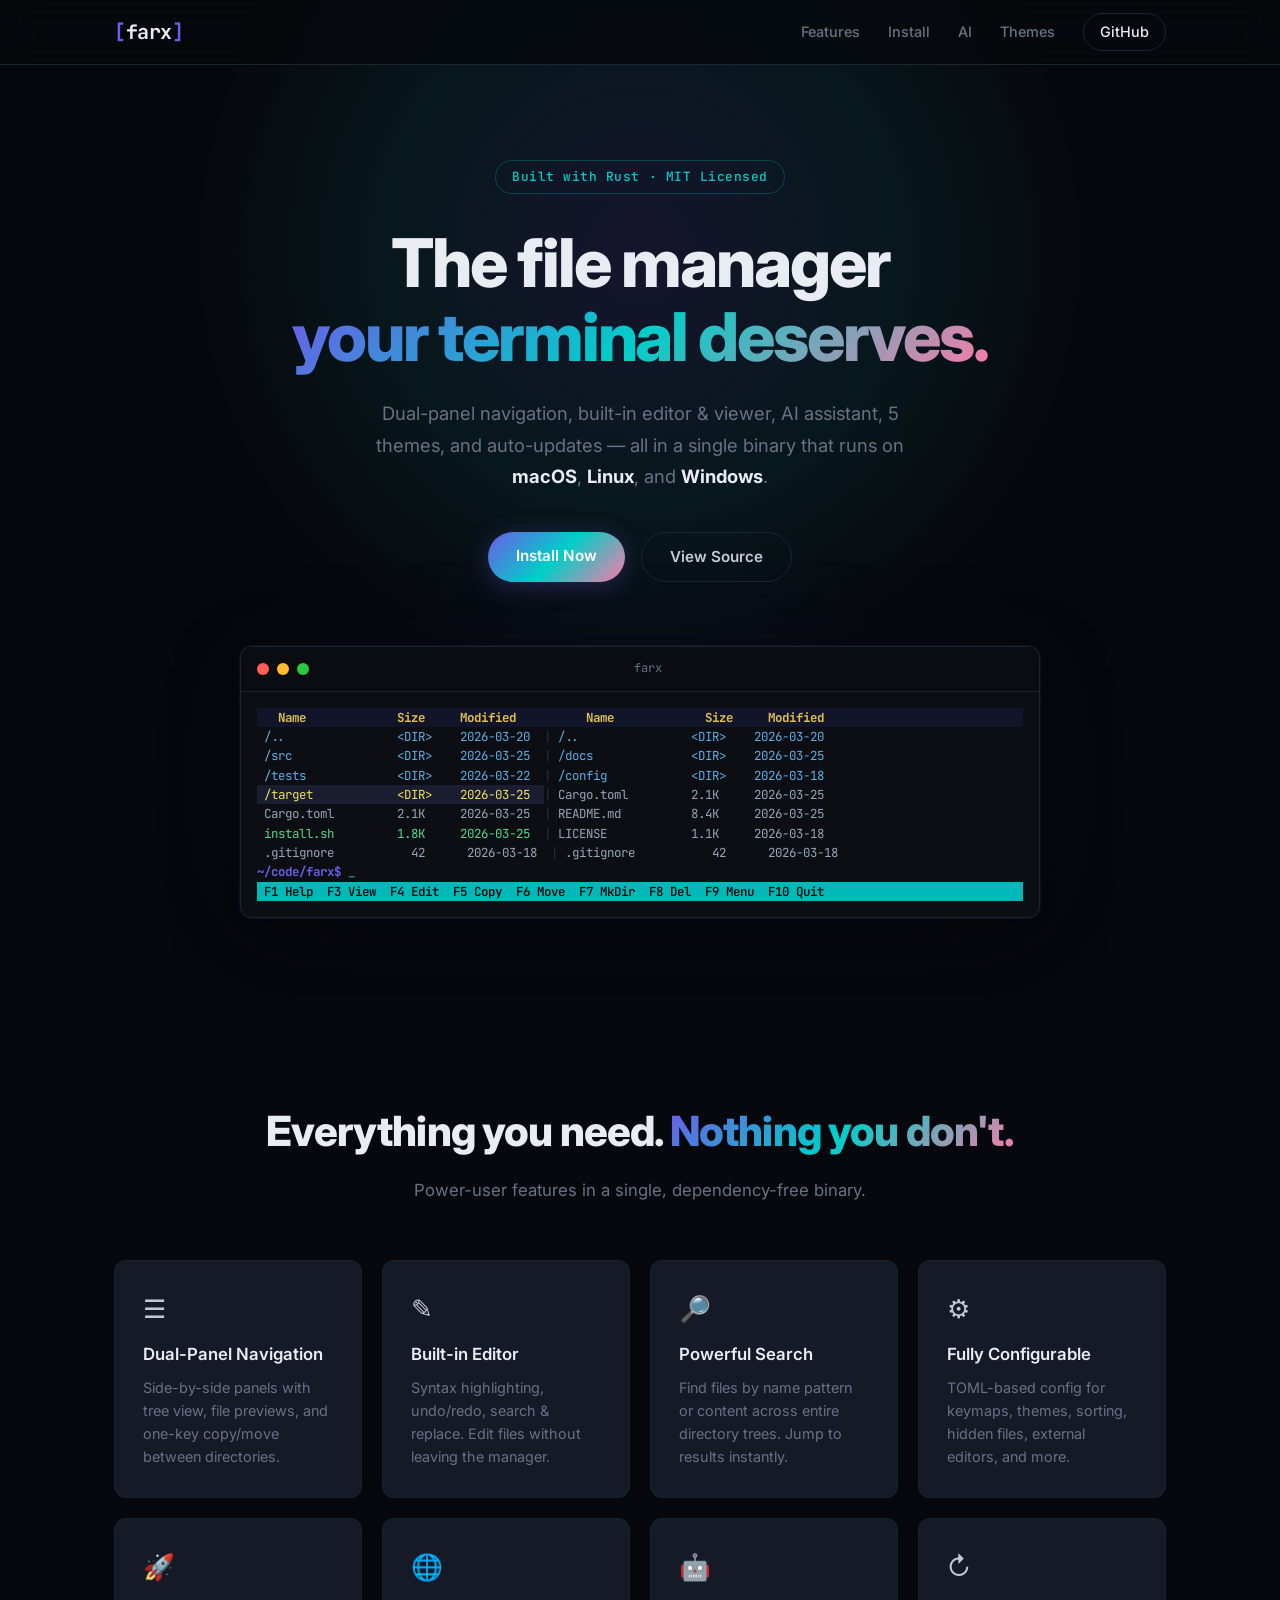
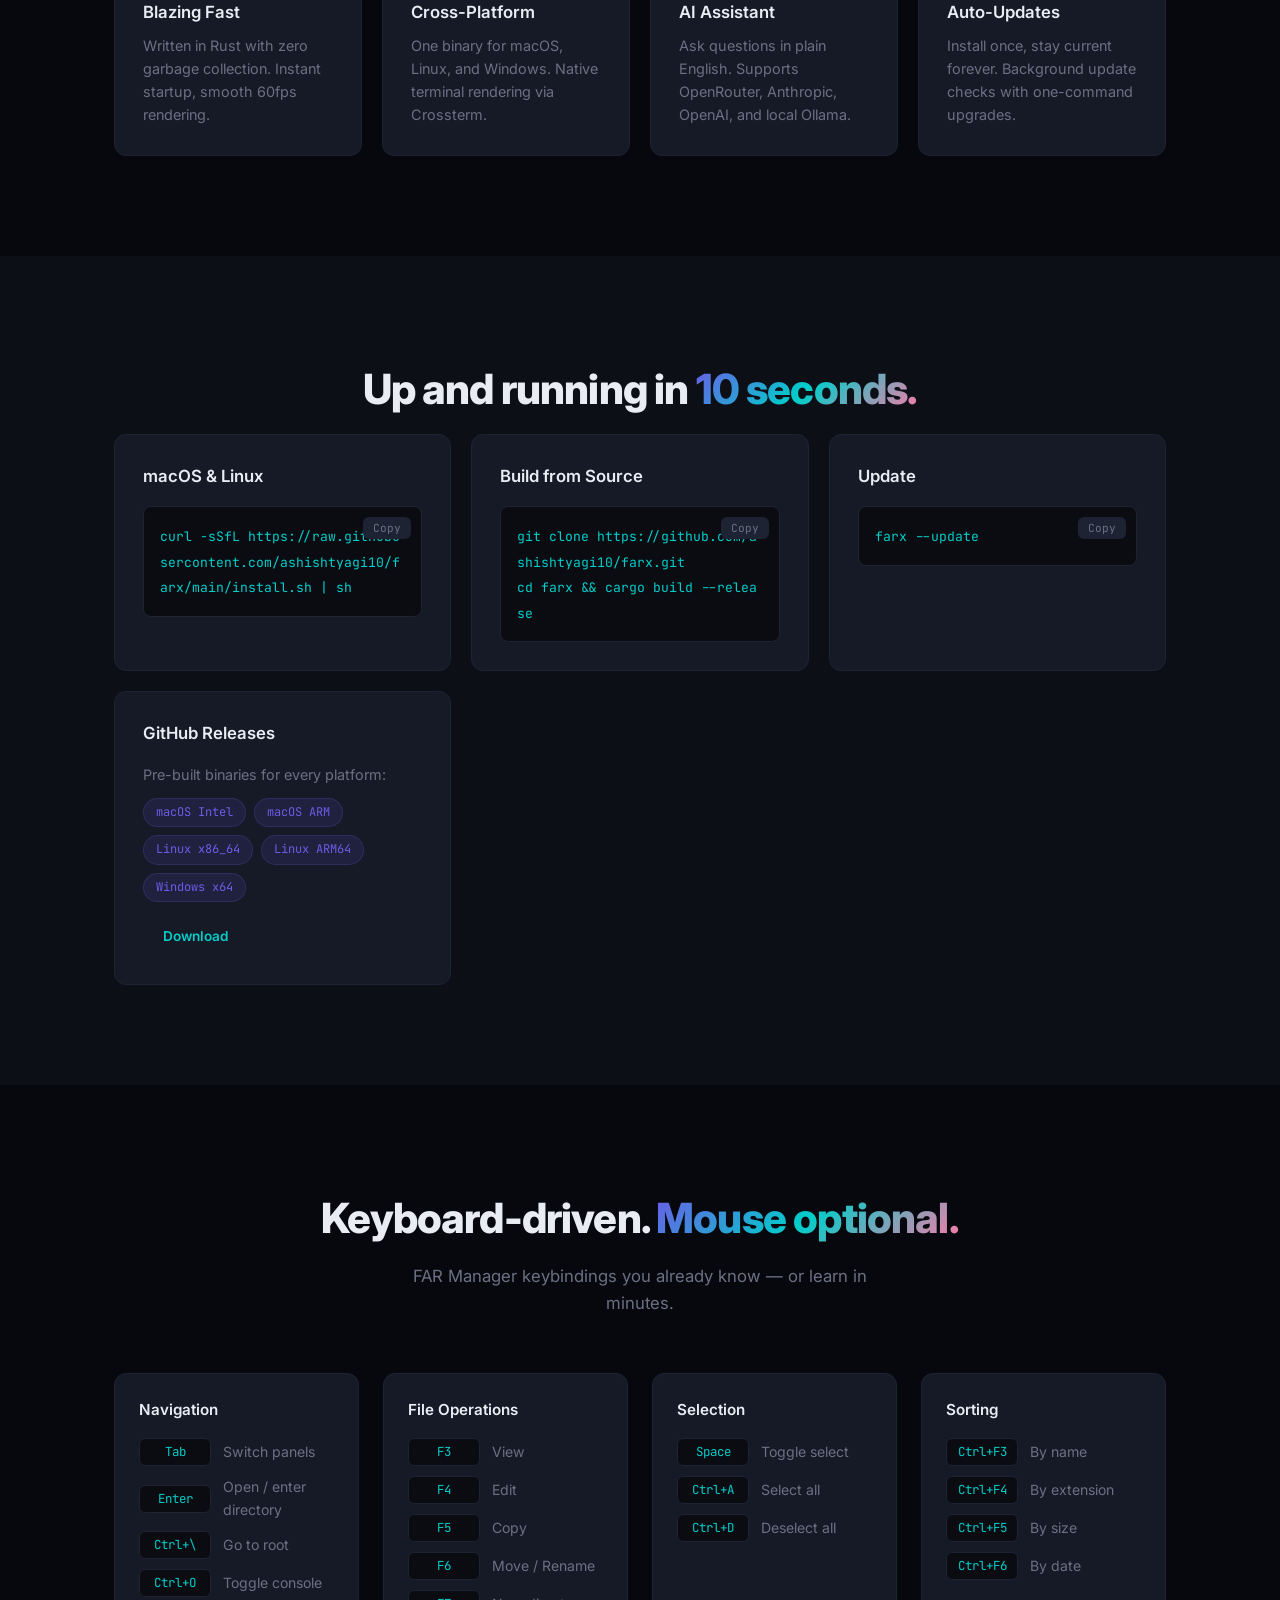
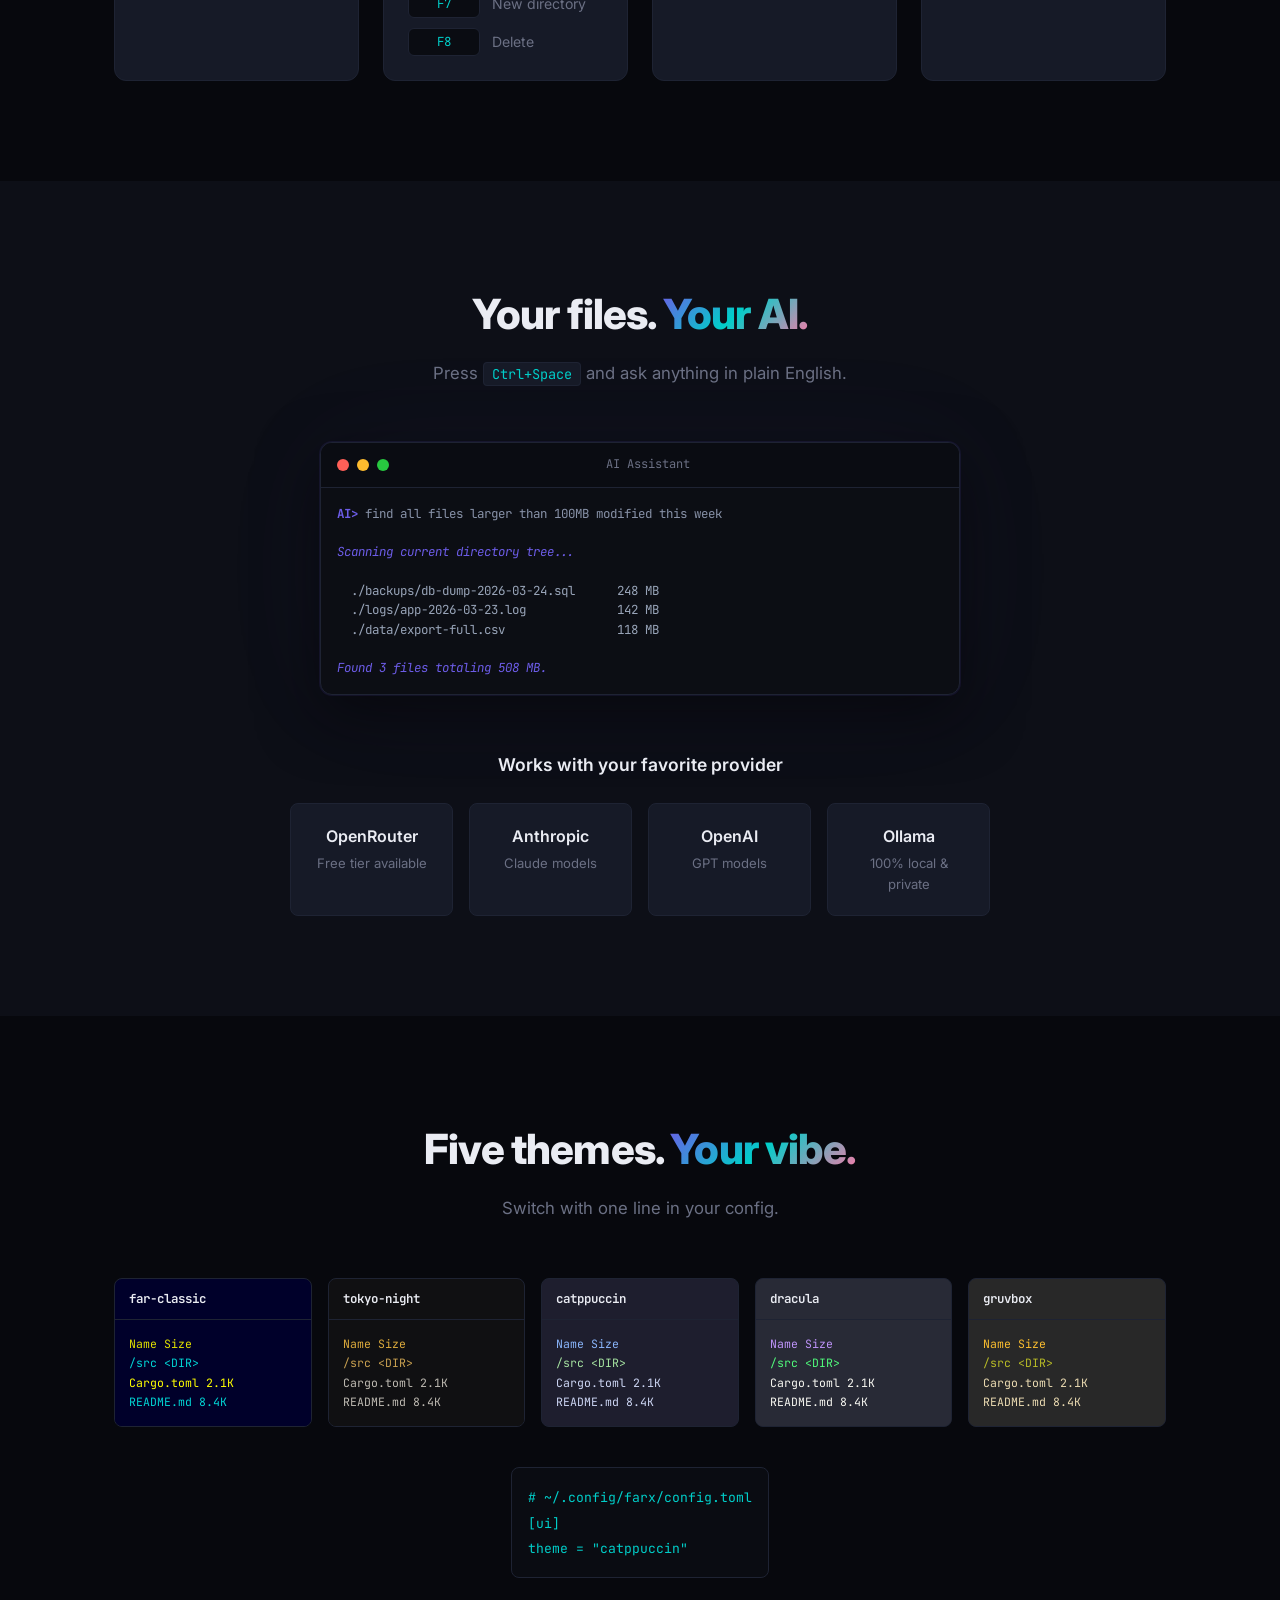
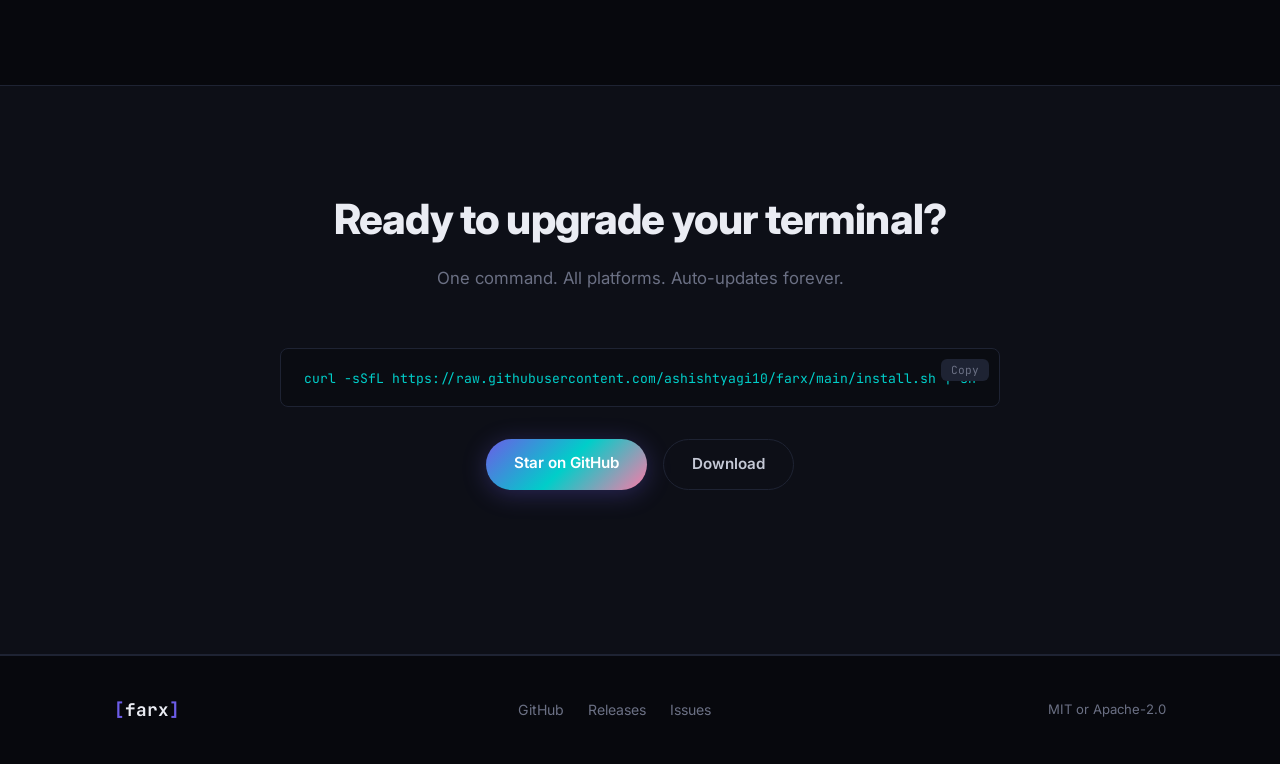
==== docs/index.html @ d98d6e8e "Add GitHub Pages marketing site with futuristic dark theme Single-page site with hero, features grid" ====
<!DOCTYPE html>
<html lang="en">
<head>
  <meta charset="UTF-8" />
  <meta name="viewport" content="width=device-width, initial-scale=1.0" />
  <title>Farx — Next-Gen Terminal File Manager</title>
  <meta name="description" content="A blazing-fast, cross-platform terminal file manager with dual panels, built-in editor, AI assistant, and beautiful themes. Built in Rust." />
  <meta property="og:title" content="Farx — Next-Gen Terminal File Manager" />
  <meta property="og:description" content="Dual-panel file manager with AI assistant. Built in Rust. Runs everywhere." />
  <meta property="og:type" content="website" />
  <meta property="og:url" content="https://ashishtyagi10.github.io/farx/" />
  <link rel="preconnect" href="https://fonts.googleapis.com" />
  <link rel="preconnect" href="https://fonts.gstatic.com" crossorigin />
  <link href="https://fonts.googleapis.com/css2?family=JetBrains+Mono:wght@400;500;700&family=Inter:wght@400;500;600;700;800&display=swap" rel="stylesheet" />
  <link rel="stylesheet" href="style.css" />
</head>
<body>

<!-- ==================== NAV ==================== -->
<nav class="nav">
  <div class="nav-inner">
    <a href="#" class="nav-logo">
      <span class="logo-bracket">[</span>farx<span class="logo-bracket">]</span>
    </a>
    <div class="nav-links">
      <a href="#features">Features</a>
      <a href="#install">Install</a>
      <a href="#ai">AI</a>
      <a href="#themes">Themes</a>
      <a href="https://github.com/ashishtyagi10/farx" target="_blank" class="nav-github">GitHub</a>
    </div>
  </div>
</nav>

<!-- ==================== HERO ==================== -->
<section class="hero">
  <div class="hero-glow"></div>
  <div class="hero-content">
    <div class="hero-badge">Built with Rust &middot; MIT Licensed</div>
    <h1 class="hero-title">
      The file manager<br/>
      <span class="gradient-text">your terminal deserves.</span>
    </h1>
    <p class="hero-sub">
      Dual-panel navigation, built-in editor &amp; viewer, AI assistant, 5 themes,
      and auto-updates &mdash; all in a single binary that runs on
      <strong>macOS</strong>, <strong>Linux</strong>, and <strong>Windows</strong>.
    </p>
    <div class="hero-actions">
      <a href="#install" class="btn btn-primary">Install Now</a>
      <a href="https://github.com/ashishtyagi10/farx" target="_blank" class="btn btn-ghost">View Source</a>
    </div>

    <!-- Terminal mockup -->
    <div class="terminal">
      <div class="terminal-bar">
        <span class="terminal-dot red"></span>
        <span class="terminal-dot yellow"></span>
        <span class="terminal-dot green"></span>
        <span class="terminal-title">farx</span>
      </div>
      <pre class="terminal-body"><span class="t-header">   Name             Size     Modified          Name             Size     Modified   </span>
<span class="t-dir"> /..                &lt;DIR&gt;    2026-03-20  </span><span class="t-sep">|</span><span class="t-dir"> /..                &lt;DIR&gt;    2026-03-20  </span>
<span class="t-dir"> /src               &lt;DIR&gt;    2026-03-25  </span><span class="t-sep">|</span><span class="t-dir"> /docs              &lt;DIR&gt;    2026-03-25  </span>
<span class="t-dir"> /tests             &lt;DIR&gt;    2026-03-22  </span><span class="t-sep">|</span><span class="t-dir"> /config            &lt;DIR&gt;    2026-03-18  </span>
<span class="t-sel"> /target            &lt;DIR&gt;    2026-03-25  </span><span class="t-sep">|</span><span class="t-file"> Cargo.toml         2.1K     2026-03-25  </span>
<span class="t-file"> Cargo.toml         2.1K     2026-03-25  </span><span class="t-sep">|</span><span class="t-file"> README.md          8.4K     2026-03-25  </span>
<span class="t-exec"> install.sh         1.8K     2026-03-25  </span><span class="t-sep">|</span><span class="t-file"> LICENSE            1.1K     2026-03-18  </span>
<span class="t-file"> .gitignore           42      2026-03-18  </span><span class="t-sep">|</span><span class="t-file"> .gitignore           42      2026-03-18  </span>
<span class="t-prompt">~/code/farx$</span> <span class="t-cursor">_</span>
<span class="t-fnbar"> F1 Help  F3 View  F4 Edit  F5 Copy  F6 Move  F7 MkDir  F8 Del  F9 Menu  F10 Quit </span></pre>
    </div>
  </div>
</section>

<!-- ==================== FEATURES ==================== -->
<section id="features" class="section">
  <div class="container">
    <h2 class="section-title">Everything you need. <span class="gradient-text">Nothing you don't.</span></h2>
    <p class="section-sub">Power-user features in a single, dependency-free binary.</p>

    <div class="features-grid">
      <div class="feature-card">
        <div class="feature-icon">&#9776;</div>
        <h3>Dual-Panel Navigation</h3>
        <p>Side-by-side panels with tree view, file previews, and one-key copy/move between directories.</p>
      </div>
      <div class="feature-card">
        <div class="feature-icon">&#9998;</div>
        <h3>Built-in Editor</h3>
        <p>Syntax highlighting, undo/redo, search &amp; replace. Edit files without leaving the manager.</p>
      </div>
      <div class="feature-card">
        <div class="feature-icon">&#128270;</div>
        <h3>Powerful Search</h3>
        <p>Find files by name pattern or content across entire directory trees. Jump to results instantly.</p>
      </div>
      <div class="feature-card">
        <div class="feature-icon">&#9881;</div>
        <h3>Fully Configurable</h3>
        <p>TOML-based config for keymaps, themes, sorting, hidden files, external editors, and more.</p>
      </div>
      <div class="feature-card">
        <div class="feature-icon">&#128640;</div>
        <h3>Blazing Fast</h3>
        <p>Written in Rust with zero garbage collection. Instant startup, smooth 60fps rendering.</p>
      </div>
      <div class="feature-card">
        <div class="feature-icon">&#127760;</div>
        <h3>Cross-Platform</h3>
        <p>One binary for macOS, Linux, and Windows. Native terminal rendering via Crossterm.</p>
      </div>
      <div class="feature-card">
        <div class="feature-icon">&#129302;</div>
        <h3>AI Assistant</h3>
        <p>Ask questions in plain English. Supports OpenRouter, Anthropic, OpenAI, and local Ollama.</p>
      </div>
      <div class="feature-card">
        <div class="feature-icon">&#8635;</div>
        <h3>Auto-Updates</h3>
        <p>Install once, stay current forever. Background update checks with one-command upgrades.</p>
      </div>
    </div>
  </div>
</section>

<!-- ==================== INSTALL ==================== -->
<section id="install" class="section section-dark">
  <div class="container">
    <h2 class="section-title">Up and running in <span class="gradient-text">10 seconds.</span></h2>

    <div class="install-grid">
      <div class="install-card">
        <h3>macOS &amp; Linux</h3>
        <div class="code-block">
          <button class="copy-btn" onclick="copyCode(this)">Copy</button>
          <code>curl -sSfL https://raw.githubusercontent.com/ashishtyagi10/farx/main/install.sh | sh</code>
        </div>
      </div>

      <div class="install-card">
        <h3>Build from Source</h3>
        <div class="code-block">
          <button class="copy-btn" onclick="copyCode(this)">Copy</button>
          <code>git clone https://github.com/ashishtyagi10/farx.git
cd farx &amp;&amp; cargo build --release</code>
        </div>
      </div>

      <div class="install-card">
        <h3>Update</h3>
        <div class="code-block">
          <button class="copy-btn" onclick="copyCode(this)">Copy</button>
          <code>farx --update</code>
        </div>
      </div>

      <div class="install-card">
        <h3>GitHub Releases</h3>
        <p class="install-desc">Pre-built binaries for every platform:</p>
        <div class="platform-tags">
          <span class="tag">macOS Intel</span>
          <span class="tag">macOS ARM</span>
          <span class="tag">Linux x86_64</span>
          <span class="tag">Linux ARM64</span>
          <span class="tag">Windows x64</span>
        </div>
        <a href="https://github.com/ashishtyagi10/farx/releases" target="_blank" class="btn btn-small">Download</a>
      </div>
    </div>
  </div>
</section>

<!-- ==================== KEYBINDINGS ==================== -->
<section class="section">
  <div class="container">
    <h2 class="section-title">Keyboard-driven. <span class="gradient-text">Mouse optional.</span></h2>
    <p class="section-sub">FAR Manager keybindings you already know — or learn in minutes.</p>

    <div class="keys-grid">
      <div class="key-group">
        <h4>Navigation</h4>
        <div class="key-row"><kbd>Tab</kbd> <span>Switch panels</span></div>
        <div class="key-row"><kbd>Enter</kbd> <span>Open / enter directory</span></div>
        <div class="key-row"><kbd>Ctrl+\</kbd> <span>Go to root</span></div>
        <div class="key-row"><kbd>Ctrl+O</kbd> <span>Toggle console</span></div>
      </div>
      <div class="key-group">
        <h4>File Operations</h4>
        <div class="key-row"><kbd>F3</kbd> <span>View</span></div>
        <div class="key-row"><kbd>F4</kbd> <span>Edit</span></div>
        <div class="key-row"><kbd>F5</kbd> <span>Copy</span></div>
        <div class="key-row"><kbd>F6</kbd> <span>Move / Rename</span></div>
        <div class="key-row"><kbd>F7</kbd> <span>New directory</span></div>
        <div class="key-row"><kbd>F8</kbd> <span>Delete</span></div>
      </div>
      <div class="key-group">
        <h4>Selection</h4>
        <div class="key-row"><kbd>Space</kbd> <span>Toggle select</span></div>
        <div class="key-row"><kbd>Ctrl+A</kbd> <span>Select all</span></div>
        <div class="key-row"><kbd>Ctrl+D</kbd> <span>Deselect all</span></div>
      </div>
      <div class="key-group">
        <h4>Sorting</h4>
        <div class="key-row"><kbd>Ctrl+F3</kbd> <span>By name</span></div>
        <div class="key-row"><kbd>Ctrl+F4</kbd> <span>By extension</span></div>
        <div class="key-row"><kbd>Ctrl+F5</kbd> <span>By size</span></div>
        <div class="key-row"><kbd>Ctrl+F6</kbd> <span>By date</span></div>
      </div>
    </div>
  </div>
</section>

<!-- ==================== AI ==================== -->
<section id="ai" class="section section-dark">
  <div class="container">
    <h2 class="section-title">Your files. <span class="gradient-text">Your AI.</span></h2>
    <p class="section-sub">Press <kbd>Ctrl+Space</kbd> and ask anything in plain English.</p>

    <div class="ai-demo">
      <div class="terminal terminal-small">
        <div class="terminal-bar">
          <span class="terminal-dot red"></span>
          <span class="terminal-dot yellow"></span>
          <span class="terminal-dot green"></span>
          <span class="terminal-title">AI Assistant</span>
        </div>
        <pre class="terminal-body"><span class="t-prompt">AI&gt;</span> find all files larger than 100MB modified this week

<span class="t-ai">Scanning current directory tree...</span>

<span class="t-file">  ./backups/db-dump-2026-03-24.sql      248 MB</span>
<span class="t-file">  ./logs/app-2026-03-23.log             142 MB</span>
<span class="t-file">  ./data/export-full.csv                118 MB</span>

<span class="t-ai">Found 3 files totaling 508 MB.</span></pre>
      </div>
    </div>

    <div class="ai-providers">
      <h3>Works with your favorite provider</h3>
      <div class="provider-grid">
        <div class="provider-card">
          <div class="provider-name">OpenRouter</div>
          <div class="provider-detail">Free tier available</div>
        </div>
        <div class="provider-card">
          <div class="provider-name">Anthropic</div>
          <div class="provider-detail">Claude models</div>
        </div>
        <div class="provider-card">
          <div class="provider-name">OpenAI</div>
          <div class="provider-detail">GPT models</div>
        </div>
        <div class="provider-card">
          <div class="provider-name">Ollama</div>
          <div class="provider-detail">100% local &amp; private</div>
        </div>
      </div>
    </div>
  </div>
</section>

<!-- ==================== THEMES ==================== -->
<section id="themes" class="section">
  <div class="container">
    <h2 class="section-title">Five themes. <span class="gradient-text">Your vibe.</span></h2>
    <p class="section-sub">Switch with one line in your config.</p>

    <div class="themes-grid">
      <div class="theme-card" style="--bg: #00002a; --fg: #00d4d4; --accent: #ffff00; --header: #e0e000;">
        <div class="theme-label">far-classic</div>
        <div class="theme-preview">
          <span style="color: var(--header);">Name          Size</span><br/>
          <span style="color: var(--fg);">/src         &lt;DIR&gt;</span><br/>
          <span style="color: var(--accent);">Cargo.toml   2.1K</span><br/>
          <span style="color: var(--fg);">README.md    8.4K</span>
        </div>
      </div>
      <div class="theme-card" style="--bg: #101012; --fg: #bebab2; --accent: #dcaa3c; --header: #dcaa3c;">
        <div class="theme-label">tokyo-night</div>
        <div class="theme-preview">
          <span style="color: var(--header);">Name          Size</span><br/>
          <span style="color: #c8a050;">/src         &lt;DIR&gt;</span><br/>
          <span style="color: var(--fg);">Cargo.toml   2.1K</span><br/>
          <span style="color: var(--fg);">README.md    8.4K</span>
        </div>
      </div>
      <div class="theme-card" style="--bg: #1e1e2e; --fg: #cdd6f4; --accent: #89b4fa; --header: #89b4fa;">
        <div class="theme-label">catppuccin</div>
        <div class="theme-preview">
          <span style="color: var(--header);">Name          Size</span><br/>
          <span style="color: #a6e3a1;">/src         &lt;DIR&gt;</span><br/>
          <span style="color: var(--fg);">Cargo.toml   2.1K</span><br/>
          <span style="color: var(--fg);">README.md    8.4K</span>
        </div>
      </div>
      <div class="theme-card" style="--bg: #282a36; --fg: #f8f8f2; --accent: #bd93f9; --header: #bd93f9;">
        <div class="theme-label">dracula</div>
        <div class="theme-preview">
          <span style="color: var(--header);">Name          Size</span><br/>
          <span style="color: #50fa7b;">/src         &lt;DIR&gt;</span><br/>
          <span style="color: var(--fg);">Cargo.toml   2.1K</span><br/>
          <span style="color: var(--fg);">README.md    8.4K</span>
        </div>
      </div>
      <div class="theme-card" style="--bg: #282828; --fg: #ebdbb2; --accent: #fabd2f; --header: #fabd2f;">
        <div class="theme-label">gruvbox</div>
        <div class="theme-preview">
          <span style="color: var(--header);">Name          Size</span><br/>
          <span style="color: #b8bb26;">/src         &lt;DIR&gt;</span><br/>
          <span style="color: var(--fg);">Cargo.toml   2.1K</span><br/>
          <span style="color: var(--fg);">README.md    8.4K</span>
        </div>
      </div>
    </div>

    <div class="theme-config">
      <div class="code-block">
        <code># ~/.config/farx/config.toml
[ui]
theme = "catppuccin"</code>
      </div>
    </div>
  </div>
</section>

<!-- ==================== CTA ==================== -->
<section class="section section-cta">
  <div class="container">
    <h2 class="section-title">Ready to upgrade your terminal?</h2>
    <p class="section-sub">One command. All platforms. Auto-updates forever.</p>
    <div class="cta-code">
      <div class="code-block code-block-large">
        <button class="copy-btn" onclick="copyCode(this)">Copy</button>
        <code>curl -sSfL https://raw.githubusercontent.com/ashishtyagi10/farx/main/install.sh | sh</code>
      </div>
    </div>
    <div class="hero-actions">
      <a href="https://github.com/ashishtyagi10/farx" target="_blank" class="btn btn-primary">Star on GitHub</a>
      <a href="https://github.com/ashishtyagi10/farx/releases" target="_blank" class="btn btn-ghost">Download</a>
    </div>
  </div>
</section>

<!-- ==================== FOOTER ==================== -->
<footer class="footer">
  <div class="container footer-inner">
    <div class="footer-logo">
      <span class="logo-bracket">[</span>farx<span class="logo-bracket">]</span>
    </div>
    <div class="footer-links">
      <a href="https://github.com/ashishtyagi10/farx" target="_blank">GitHub</a>
      <a href="https://github.com/ashishtyagi10/farx/releases" target="_blank">Releases</a>
      <a href="https://github.com/ashishtyagi10/farx/issues" target="_blank">Issues</a>
    </div>
    <div class="footer-copy">MIT or Apache-2.0</div>
  </div>
</footer>

<script>
function copyCode(btn) {
  const code = btn.parentElement.querySelector('code');
  const text = code.innerText.replace(/&amp;/g, '&');
  navigator.clipboard.writeText(text).then(() => {
    btn.textContent = 'Copied!';
    setTimeout(() => btn.textContent = 'Copy', 2000);
  });
}
</script>

</body>
</html>
---- docs/style.css ----
/* ===== RESET & BASE ===== */
*, *::before, *::after { margin: 0; padding: 0; box-sizing: border-box; }

:root {
  --bg:       #07080d;
  --bg-2:     #0d0f17;
  --bg-3:     #12151f;
  --surface:  #161a27;
  --border:   #1e2333;
  --text:     #c5c9d6;
  --text-dim: #6b7084;
  --white:    #eaecf3;
  --accent-1: #6c5ce7;
  --accent-2: #00cec9;
  --accent-3: #fd79a8;
  --gradient: linear-gradient(135deg, #6c5ce7 0%, #00cec9 50%, #fd79a8 100%);
  --font:     'Inter', -apple-system, BlinkMacSystemFont, sans-serif;
  --mono:     'JetBrains Mono', 'Fira Code', monospace;
  --radius:   12px;
  --radius-sm: 8px;
}

html { scroll-behavior: smooth; }

body {
  font-family: var(--font);
  background: var(--bg);
  color: var(--text);
  line-height: 1.6;
  overflow-x: hidden;
  -webkit-font-smoothing: antialiased;
}

a { color: var(--accent-2); text-decoration: none; transition: opacity .2s; }
a:hover { opacity: .8; }

strong { color: var(--white); }

.container { max-width: 1100px; margin: 0 auto; padding: 0 24px; }

/* ===== NAV ===== */
.nav {
  position: fixed; top: 0; left: 0; right: 0; z-index: 100;
  background: rgba(7, 8, 13, .75);
  backdrop-filter: blur(20px);
  border-bottom: 1px solid var(--border);
}
.nav-inner {
  max-width: 1100px; margin: 0 auto; padding: 0 24px;
  display: flex; align-items: center; justify-content: space-between;
  height: 64px;
}
.nav-logo {
  font-family: var(--mono); font-weight: 700; font-size: 1.25rem;
  color: var(--white); letter-spacing: -0.02em;
}
.logo-bracket { color: var(--accent-1); }
.nav-links { display: flex; gap: 28px; align-items: center; }
.nav-links a { color: var(--text-dim); font-size: .9rem; font-weight: 500; transition: color .2s; }
.nav-links a:hover { color: var(--white); opacity: 1; }
.nav-github {
  padding: 6px 16px; border: 1px solid var(--border); border-radius: 999px;
  color: var(--white) !important; font-size: .85rem;
}
.nav-github:hover { border-color: var(--accent-1); }

/* ===== HERO ===== */
.hero {
  position: relative;
  padding: 160px 24px 80px;
  text-align: center;
  overflow: hidden;
}
.hero-glow {
  position: absolute; top: -200px; left: 50%; transform: translateX(-50%);
  width: 900px; height: 900px;
  background: radial-gradient(ellipse, rgba(108,92,231,.15) 0%, rgba(0,206,201,.08) 40%, transparent 70%);
  pointer-events: none;
}
.hero-content { position: relative; max-width: 800px; margin: 0 auto; }
.hero-badge {
  display: inline-block;
  font-family: var(--mono); font-size: .8rem; font-weight: 500;
  color: var(--accent-2); letter-spacing: .04em;
  padding: 6px 16px; border: 1px solid rgba(0,206,201,.25); border-radius: 999px;
  margin-bottom: 32px;
}
.hero-title {
  font-size: clamp(2.5rem, 6vw, 4.2rem);
  font-weight: 800; line-height: 1.1;
  color: var(--white);
  margin-bottom: 24px;
  letter-spacing: -0.03em;
}
.gradient-text {
  background: var(--gradient); -webkit-background-clip: text; -webkit-text-fill-color: transparent;
  background-clip: text;
}
.hero-sub {
  font-size: 1.15rem; color: var(--text-dim); max-width: 560px; margin: 0 auto 40px;
  line-height: 1.7;
}
.hero-actions { display: flex; gap: 16px; justify-content: center; flex-wrap: wrap; margin-bottom: 64px; }

/* ===== BUTTONS ===== */
.btn {
  display: inline-block; padding: 12px 28px; border-radius: 999px;
  font-weight: 600; font-size: .95rem; transition: all .25s;
  cursor: pointer; border: none;
}
.btn-primary {
  background: var(--gradient); color: #fff;
  box-shadow: 0 4px 24px rgba(108,92,231,.3);
}
.btn-primary:hover { transform: translateY(-2px); box-shadow: 0 8px 32px rgba(108,92,231,.4); opacity: 1; }
.btn-ghost {
  background: transparent; color: var(--text);
  border: 1px solid var(--border);
}
.btn-ghost:hover { border-color: var(--accent-2); color: var(--white); opacity: 1; }
.btn-small { padding: 8px 20px; font-size: .85rem; }

/* ===== TERMINAL MOCKUP ===== */
.terminal {
  background: #0c0e14;
  border: 1px solid var(--border);
  border-radius: var(--radius);
  overflow: hidden;
  text-align: left;
  max-width: 820px;
  margin: 0 auto;
  box-shadow:
    0 0 0 1px rgba(108,92,231,.1),
    0 20px 60px rgba(0,0,0,.5),
    0 0 120px rgba(108,92,231,.05);
}
.terminal-small { max-width: 640px; }
.terminal-bar {
  display: flex; align-items: center; gap: 8px;
  padding: 12px 16px;
  background: #0a0c12;
  border-bottom: 1px solid var(--border);
}
.terminal-dot { width: 12px; height: 12px; border-radius: 50%; }
.terminal-dot.red { background: #ff5f57; }
.terminal-dot.yellow { background: #febc2e; }
.terminal-dot.green { background: #28c840; }
.terminal-title {
  flex: 1; text-align: center;
  font-family: var(--mono); font-size: .75rem; color: var(--text-dim);
  margin-right: 44px;
}
.terminal-body {
  font-family: var(--mono); font-size: .78rem; line-height: 1.55;
  padding: 16px; color: #8892a8; overflow-x: auto;
}

/* Terminal syntax colors */
.t-header { color: #e0c050; font-weight: 700; background: #12152a; display: inline-block; width: 100%; }
.t-dir    { color: #5dade2; }
.t-file   { color: #98a4b8; }
.t-exec   { color: #58d68d; }
.t-sel    { color: #f0e060; background: #1a1d30; display: inline-block; }
.t-sep    { color: #2a2e42; }
.t-prompt { color: #6c5ce7; font-weight: 700; }
.t-cursor { color: #00cec9; animation: blink 1s step-end infinite; }
.t-fnbar  { color: #000; background: #00b8b8; display: inline-block; width: 100%; font-weight: 500; }
.t-ai     { color: #6c5ce7; font-style: italic; }

@keyframes blink { 50% { opacity: 0; } }

/* ===== SECTIONS ===== */
.section { padding: 100px 24px; }
.section-dark { background: var(--bg-2); }
.section-title {
  font-size: clamp(1.8rem, 4vw, 2.6rem);
  font-weight: 800; color: var(--white);
  text-align: center; margin-bottom: 12px;
  letter-spacing: -0.02em;
}
.section-sub {
  text-align: center; color: var(--text-dim);
  font-size: 1.05rem; margin-bottom: 56px; max-width: 500px; margin-left: auto; margin-right: auto;
}
.section-sub kbd {
  background: var(--surface); border: 1px solid var(--border); border-radius: 4px;
  padding: 2px 8px; font-family: var(--mono); font-size: .85rem; color: var(--accent-2);
}

/* ===== FEATURES GRID ===== */
.features-grid {
  display: grid; grid-template-columns: repeat(auto-fit, minmax(240px, 1fr));
  gap: 20px;
}
.feature-card {
  background: var(--surface);
  border: 1px solid var(--border);
  border-radius: var(--radius);
  padding: 28px;
  transition: border-color .3s, transform .3s;
}
.feature-card:hover { border-color: var(--accent-1); transform: translateY(-4px); }
.feature-icon { font-size: 1.6rem; margin-bottom: 12px; }
.feature-card h3 { font-size: 1.05rem; color: var(--white); margin-bottom: 8px; font-weight: 600; }
.feature-card p { font-size: .9rem; color: var(--text-dim); line-height: 1.6; }

/* ===== INSTALL GRID ===== */
.install-grid {
  display: grid; grid-template-columns: repeat(auto-fit, minmax(260px, 1fr));
  gap: 20px;
}
.install-card {
  background: var(--surface);
  border: 1px solid var(--border);
  border-radius: var(--radius);
  padding: 28px;
}
.install-card h3 { font-size: 1.05rem; color: var(--white); margin-bottom: 16px; font-weight: 600; }
.install-desc { font-size: .9rem; color: var(--text-dim); margin-bottom: 12px; }

.code-block {
  position: relative;
  background: #0a0c12; border: 1px solid var(--border); border-radius: var(--radius-sm);
  padding: 16px; overflow-x: auto;
}
.code-block code {
  font-family: var(--mono); font-size: .82rem; color: var(--accent-2);
  line-height: 1.7; white-space: pre-wrap; word-break: break-all;
}
.code-block-large { max-width: 720px; margin: 0 auto; }
.copy-btn {
  position: absolute; top: 10px; right: 10px;
  background: var(--border); border: none; border-radius: 6px;
  color: var(--text-dim); font-family: var(--mono); font-size: .7rem;
  padding: 4px 10px; cursor: pointer; transition: all .2s;
}
.copy-btn:hover { background: var(--accent-1); color: #fff; }

.platform-tags { display: flex; flex-wrap: wrap; gap: 8px; margin-bottom: 16px; }
.tag {
  font-family: var(--mono); font-size: .75rem;
  padding: 4px 12px; border-radius: 999px;
  background: rgba(108,92,231,.12); color: var(--accent-1); border: 1px solid rgba(108,92,231,.2);
}

/* ===== KEYBINDINGS ===== */
.keys-grid {
  display: grid; grid-template-columns: repeat(auto-fit, minmax(220px, 1fr));
  gap: 24px;
}
.key-group {
  background: var(--surface);
  border: 1px solid var(--border);
  border-radius: var(--radius);
  padding: 24px;
}
.key-group h4 { color: var(--white); font-size: .95rem; margin-bottom: 16px; font-weight: 600; }
.key-row { display: flex; align-items: center; gap: 12px; margin-bottom: 10px; }
.key-row:last-child { margin-bottom: 0; }
.key-row kbd {
  font-family: var(--mono); font-size: .78rem;
  background: #0a0c12; border: 1px solid var(--border); border-radius: 6px;
  padding: 3px 10px; color: var(--accent-2); min-width: 72px; text-align: center;
  white-space: nowrap;
}
.key-row span { font-size: .88rem; color: var(--text-dim); }

/* ===== AI SECTION ===== */
.ai-demo { margin-bottom: 56px; }
.ai-providers { text-align: center; }
.ai-providers h3 { font-size: 1.1rem; color: var(--white); margin-bottom: 24px; font-weight: 600; }
.provider-grid {
  display: grid; grid-template-columns: repeat(auto-fit, minmax(160px, 1fr));
  gap: 16px; max-width: 700px; margin: 0 auto;
}
.provider-card {
  background: var(--surface); border: 1px solid var(--border);
  border-radius: var(--radius-sm); padding: 20px; text-align: center;
  transition: border-color .3s;
}
.provider-card:hover { border-color: var(--accent-2); }
.provider-name { font-weight: 600; color: var(--white); margin-bottom: 4px; }
.provider-detail { font-size: .82rem; color: var(--text-dim); }

/* ===== THEMES ===== */
.themes-grid {
  display: grid; grid-template-columns: repeat(auto-fit, minmax(180px, 1fr));
  gap: 16px; margin-bottom: 40px;
}
.theme-card {
  background: var(--bg); border-radius: var(--radius-sm); overflow: hidden;
  border: 1px solid var(--border); transition: border-color .3s, transform .3s;
}
.theme-card:hover { border-color: var(--accent-1); transform: translateY(-4px); }
.theme-label {
  font-family: var(--mono); font-size: .78rem; font-weight: 600;
  padding: 10px 14px; color: var(--white);
  border-bottom: 1px solid var(--border);
}
.theme-preview {
  font-family: var(--mono); font-size: .72rem; line-height: 1.7;
  padding: 14px;
  background: var(--bg); min-height: 90px;
}
.theme-config { text-align: center; }
.theme-config .code-block { display: inline-block; text-align: left; }

/* ===== CTA ===== */
.section-cta {
  background: var(--bg-2);
  border-top: 1px solid var(--border);
  border-bottom: 1px solid var(--border);
  text-align: center;
}
.cta-code { margin-bottom: 32px; }

/* ===== FOOTER ===== */
.footer {
  padding: 40px 24px;
  border-top: 1px solid var(--border);
}
.footer-inner {
  display: flex; align-items: center; justify-content: space-between; flex-wrap: wrap; gap: 16px;
}
.footer-logo { font-family: var(--mono); font-weight: 700; font-size: 1.1rem; color: var(--white); }
.footer-links { display: flex; gap: 24px; }
.footer-links a { color: var(--text-dim); font-size: .88rem; }
.footer-links a:hover { color: var(--white); }
.footer-copy { color: var(--text-dim); font-size: .82rem; }

/* ===== RESPONSIVE ===== */
@media (max-width: 640px) {
  .nav-links a:not(.nav-github) { display: none; }
  .hero { padding: 120px 16px 60px; }
  .section { padding: 64px 16px; }
  .terminal-body { font-size: .65rem; padding: 12px; }
  .features-grid, .install-grid, .keys-grid, .provider-grid, .themes-grid {
    grid-template-columns: 1fr;
  }
  .footer-inner { flex-direction: column; text-align: center; }
}
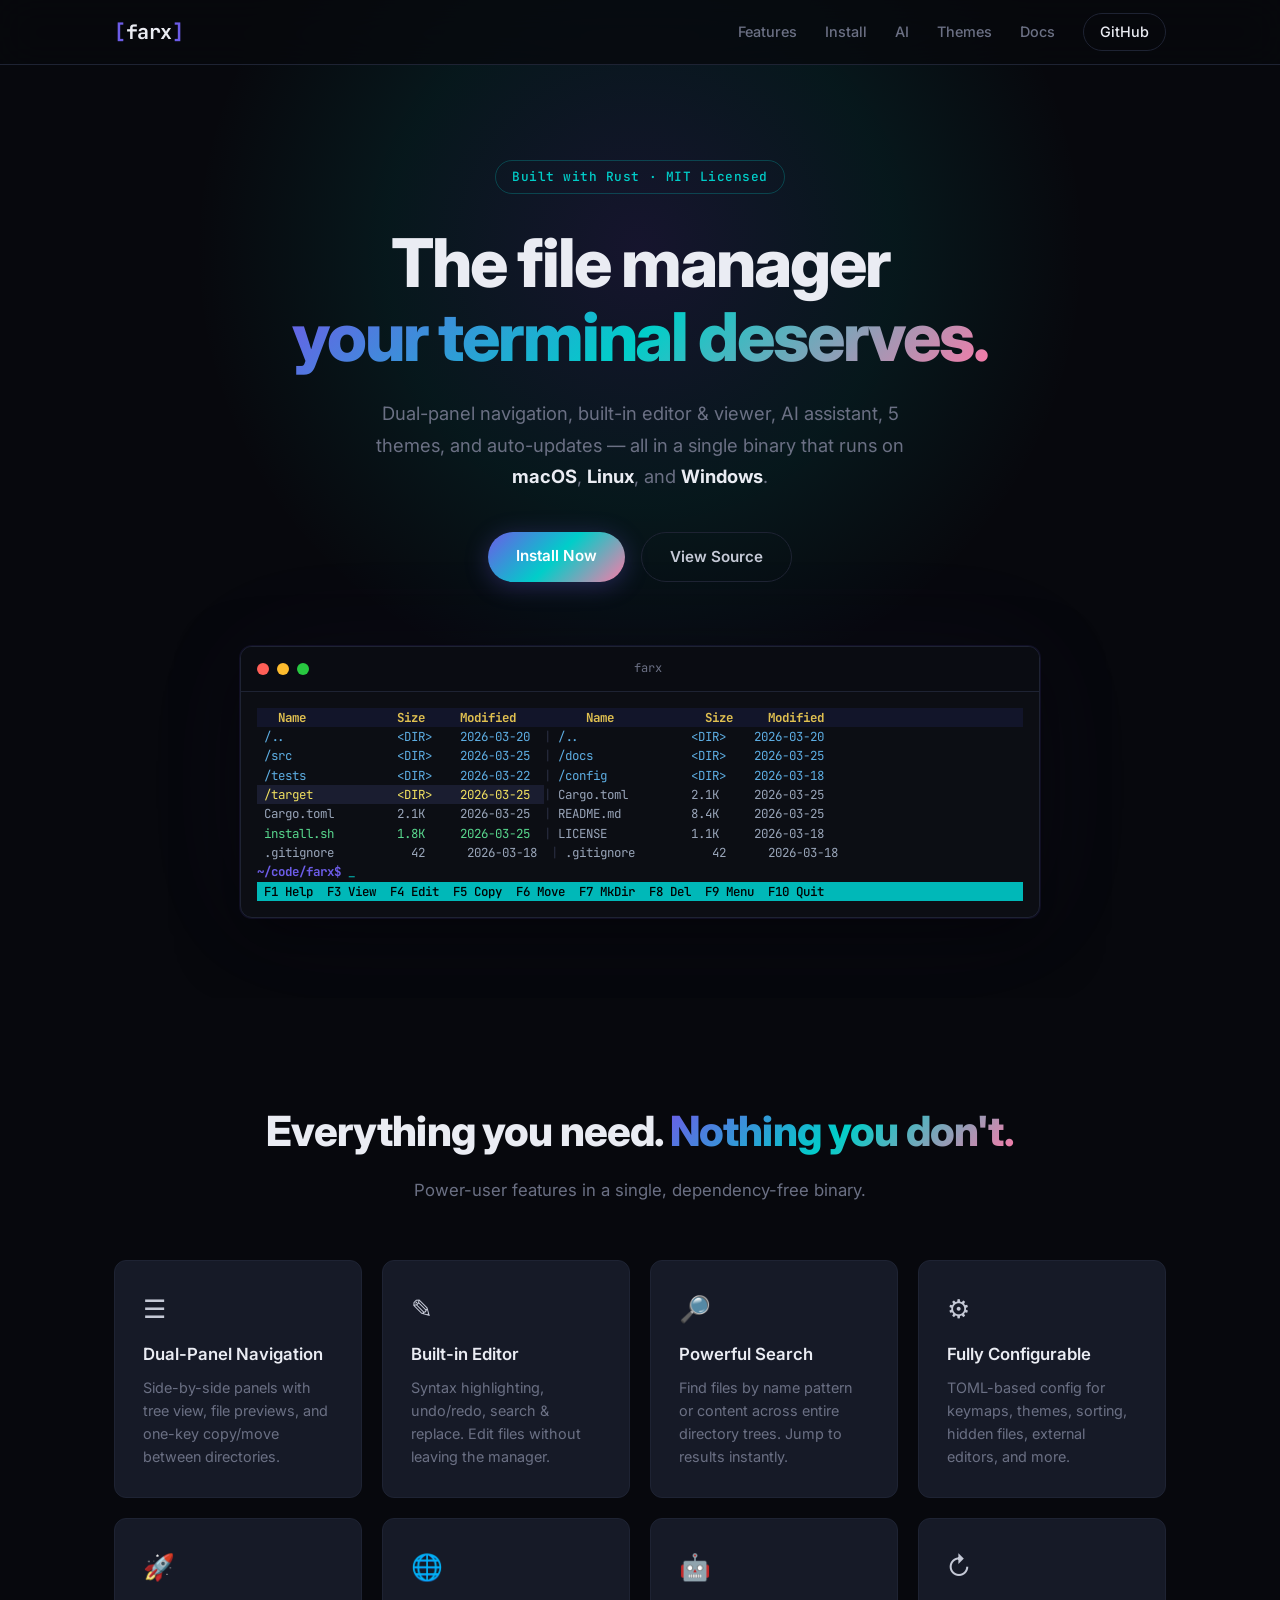
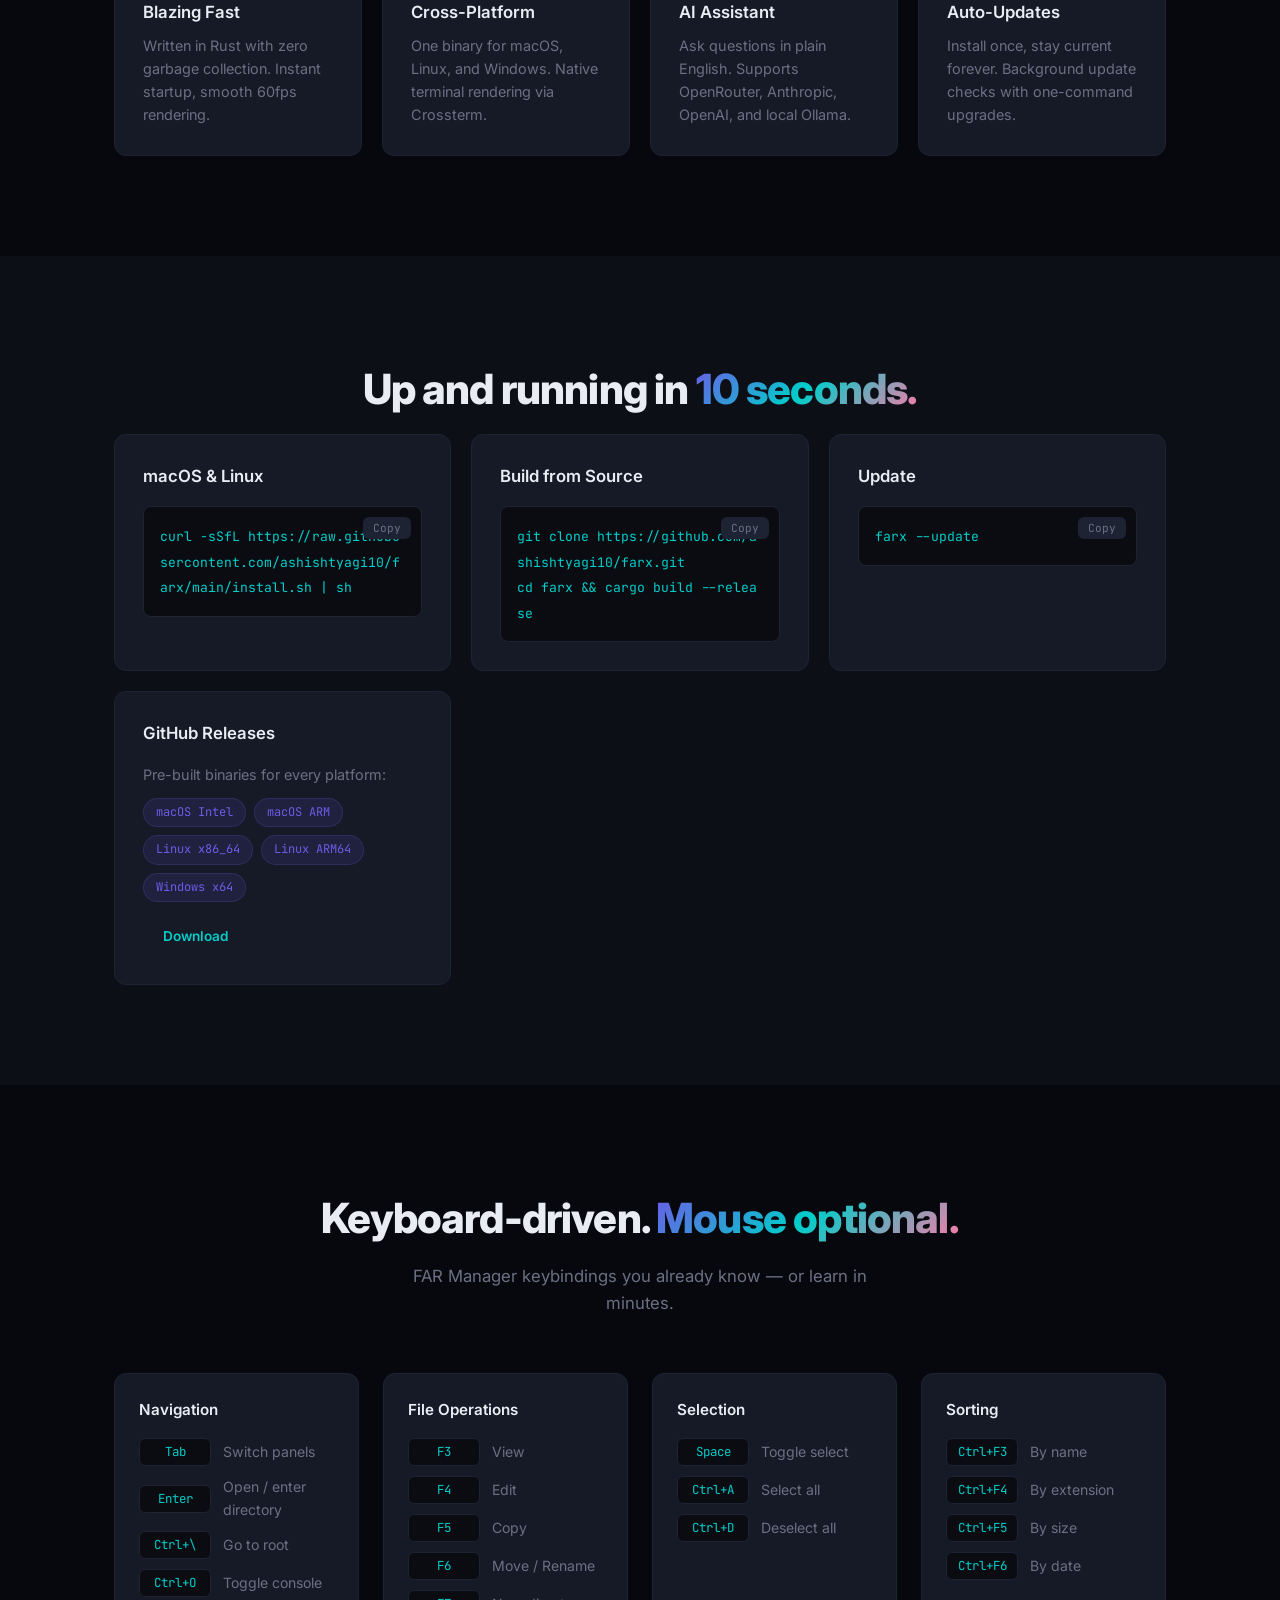
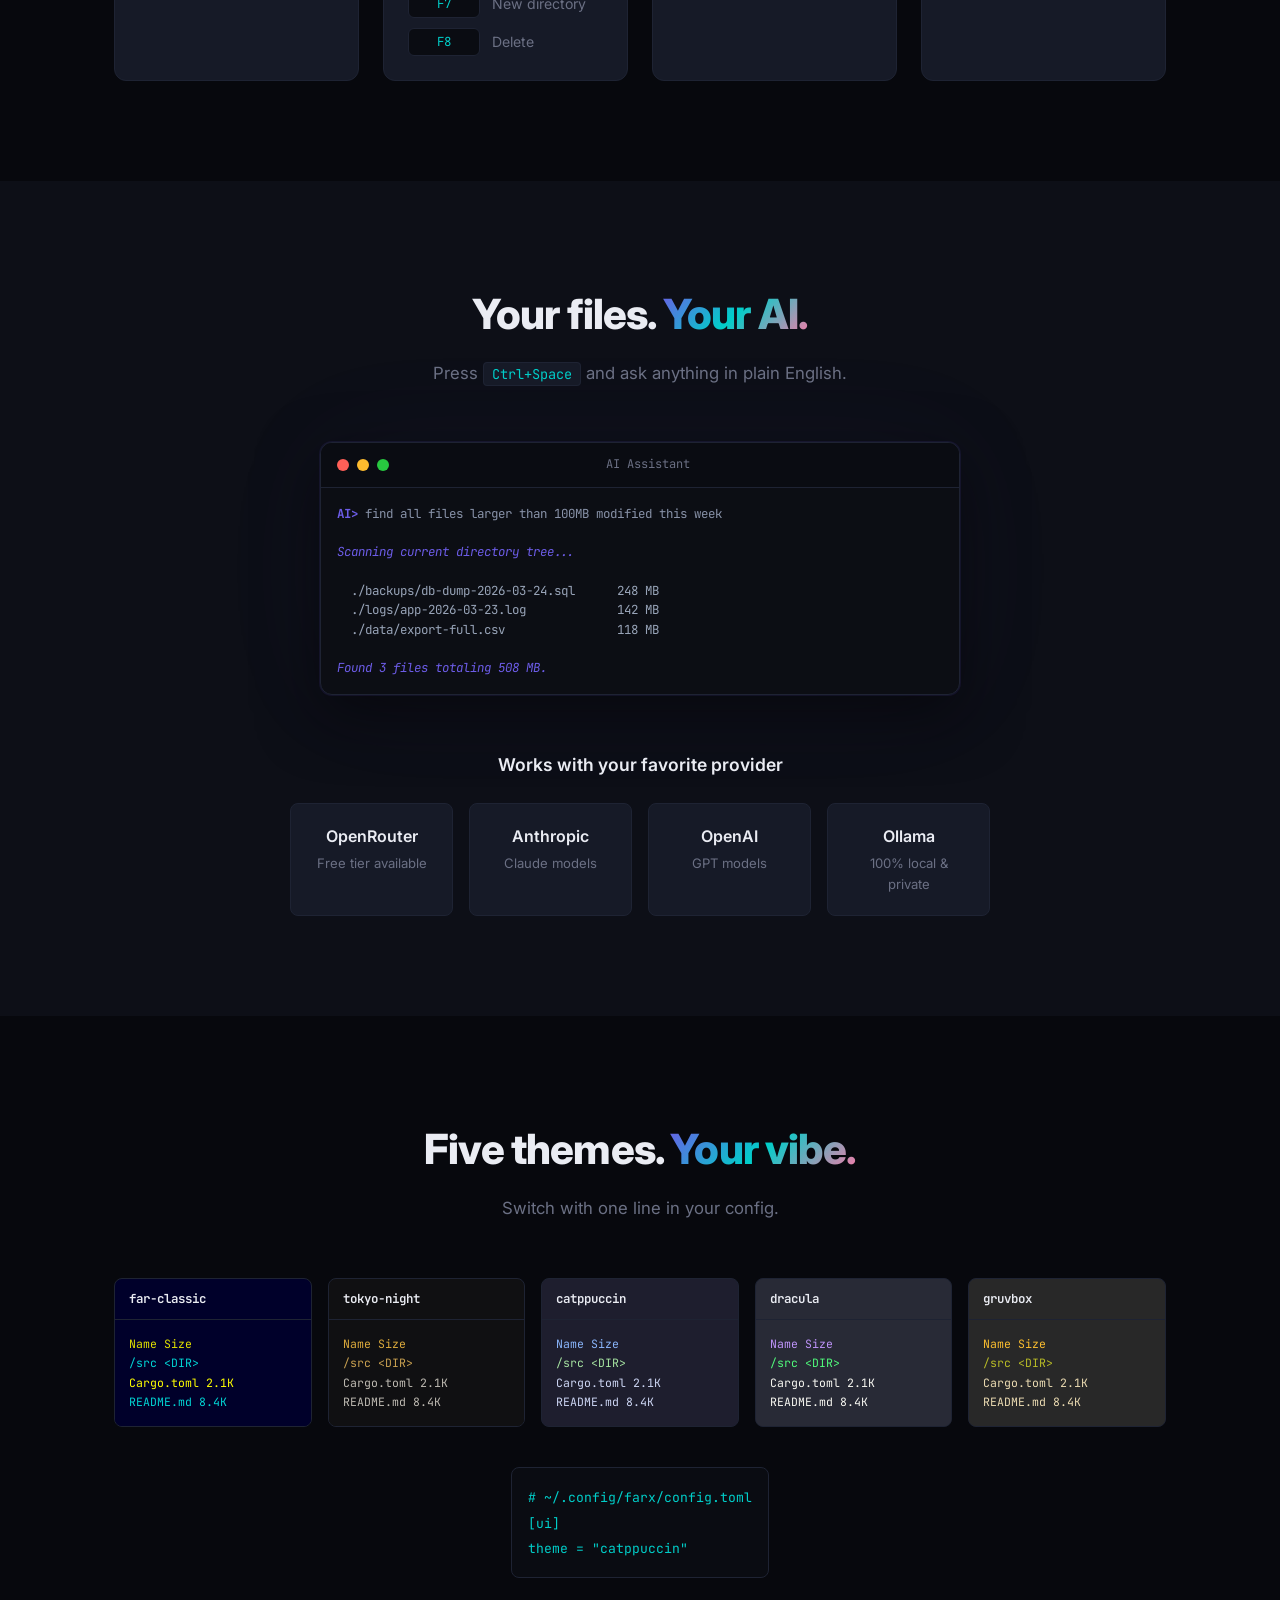
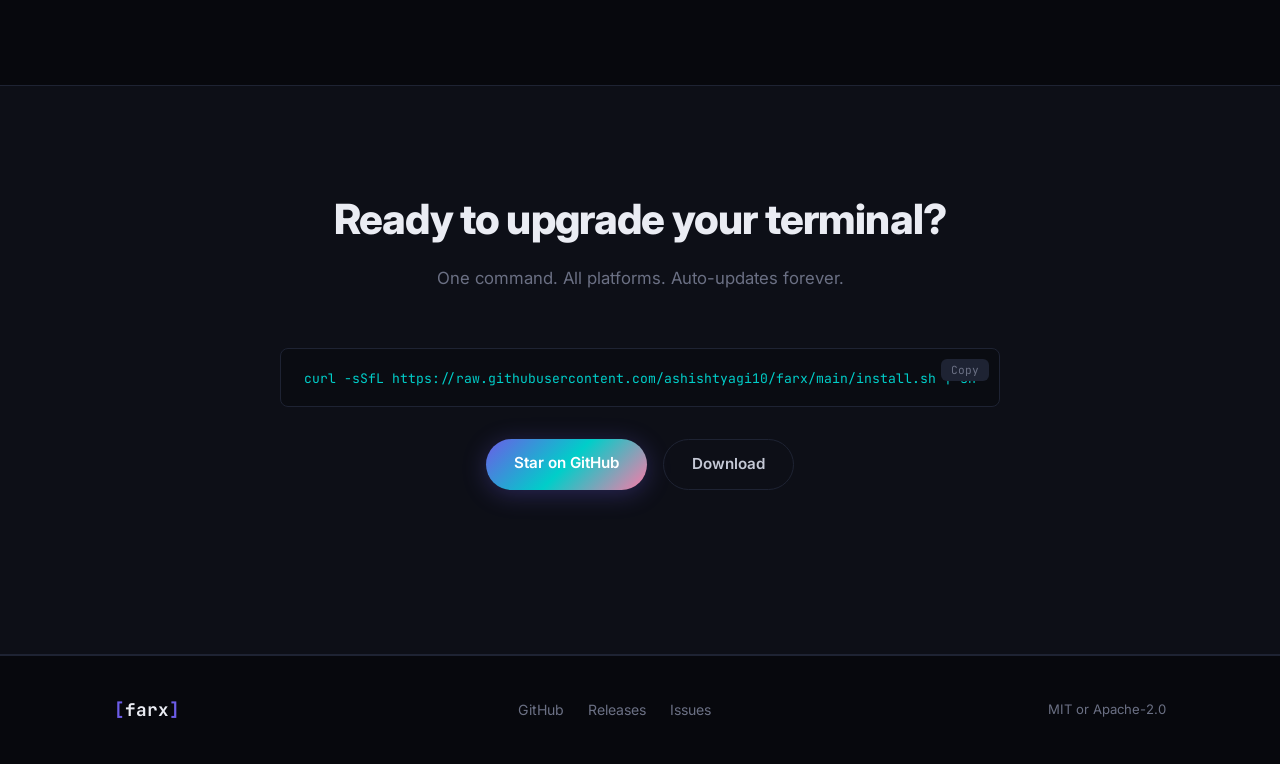
==== commit 31903df4: "Add documentation, contributor guide, licenses, and code of conduct - CONTRIBUTING.md: architecture " ====
--- a/docs/index.html
+++ b/docs/index.html
@@ -27,6 +27,7 @@
       <a href="#install">Install</a>
       <a href="#ai">AI</a>
       <a href="#themes">Themes</a>
+      <a href="docs.html">Docs</a>
       <a href="https://github.com/ashishtyagi10/farx" target="_blank" class="nav-github">GitHub</a>
     </div>
   </div>
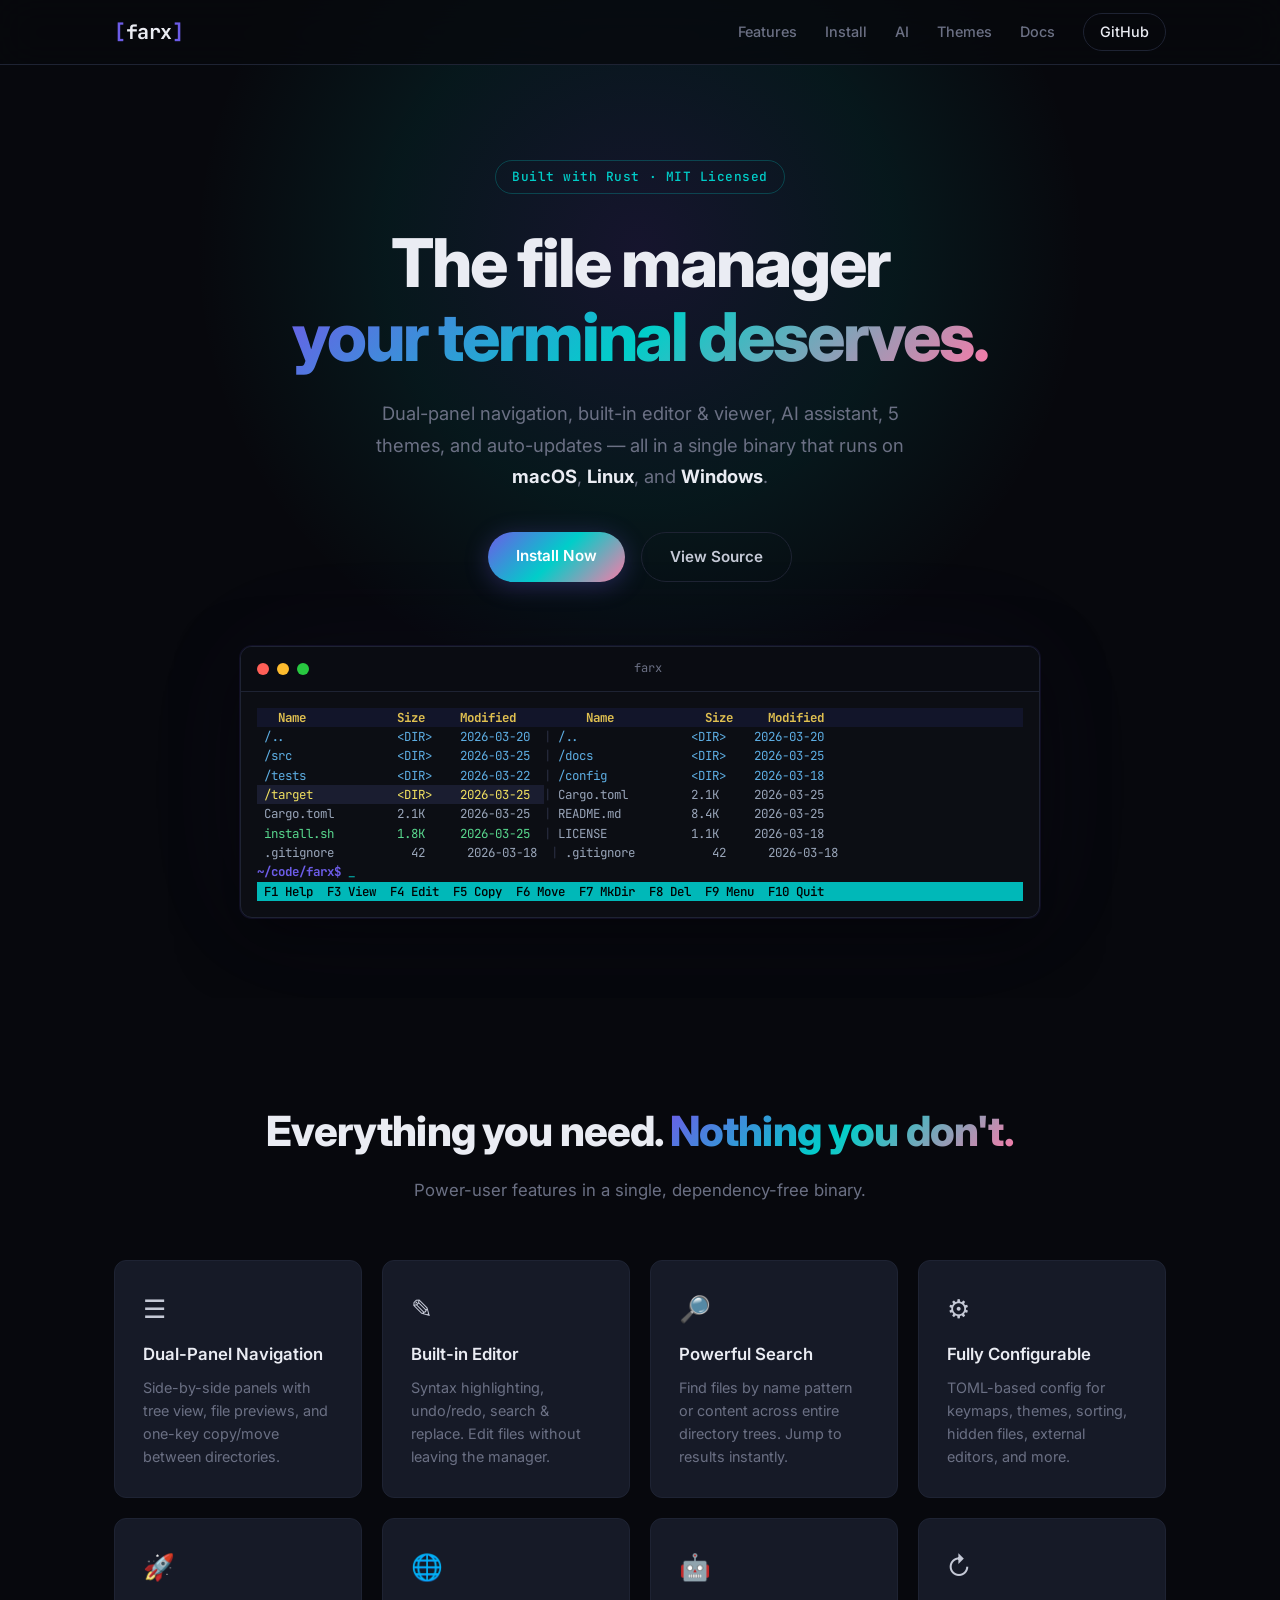
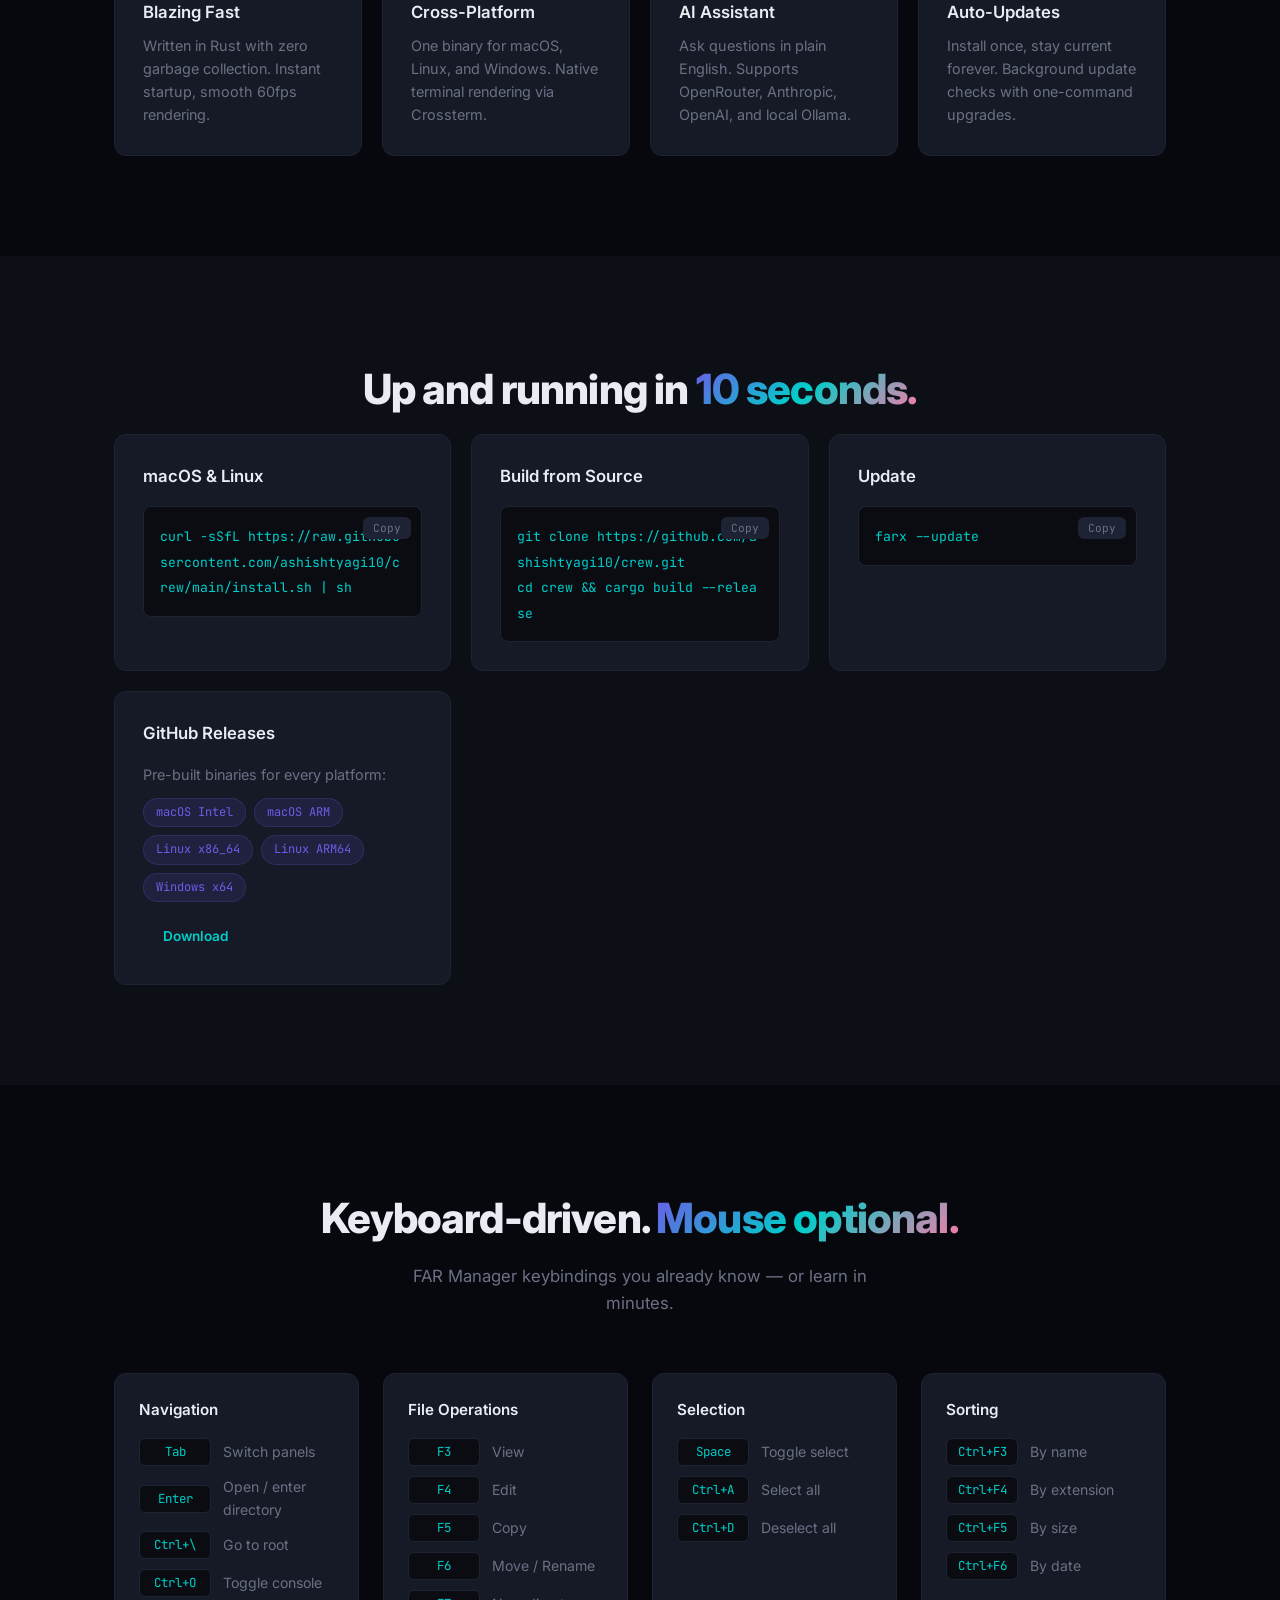
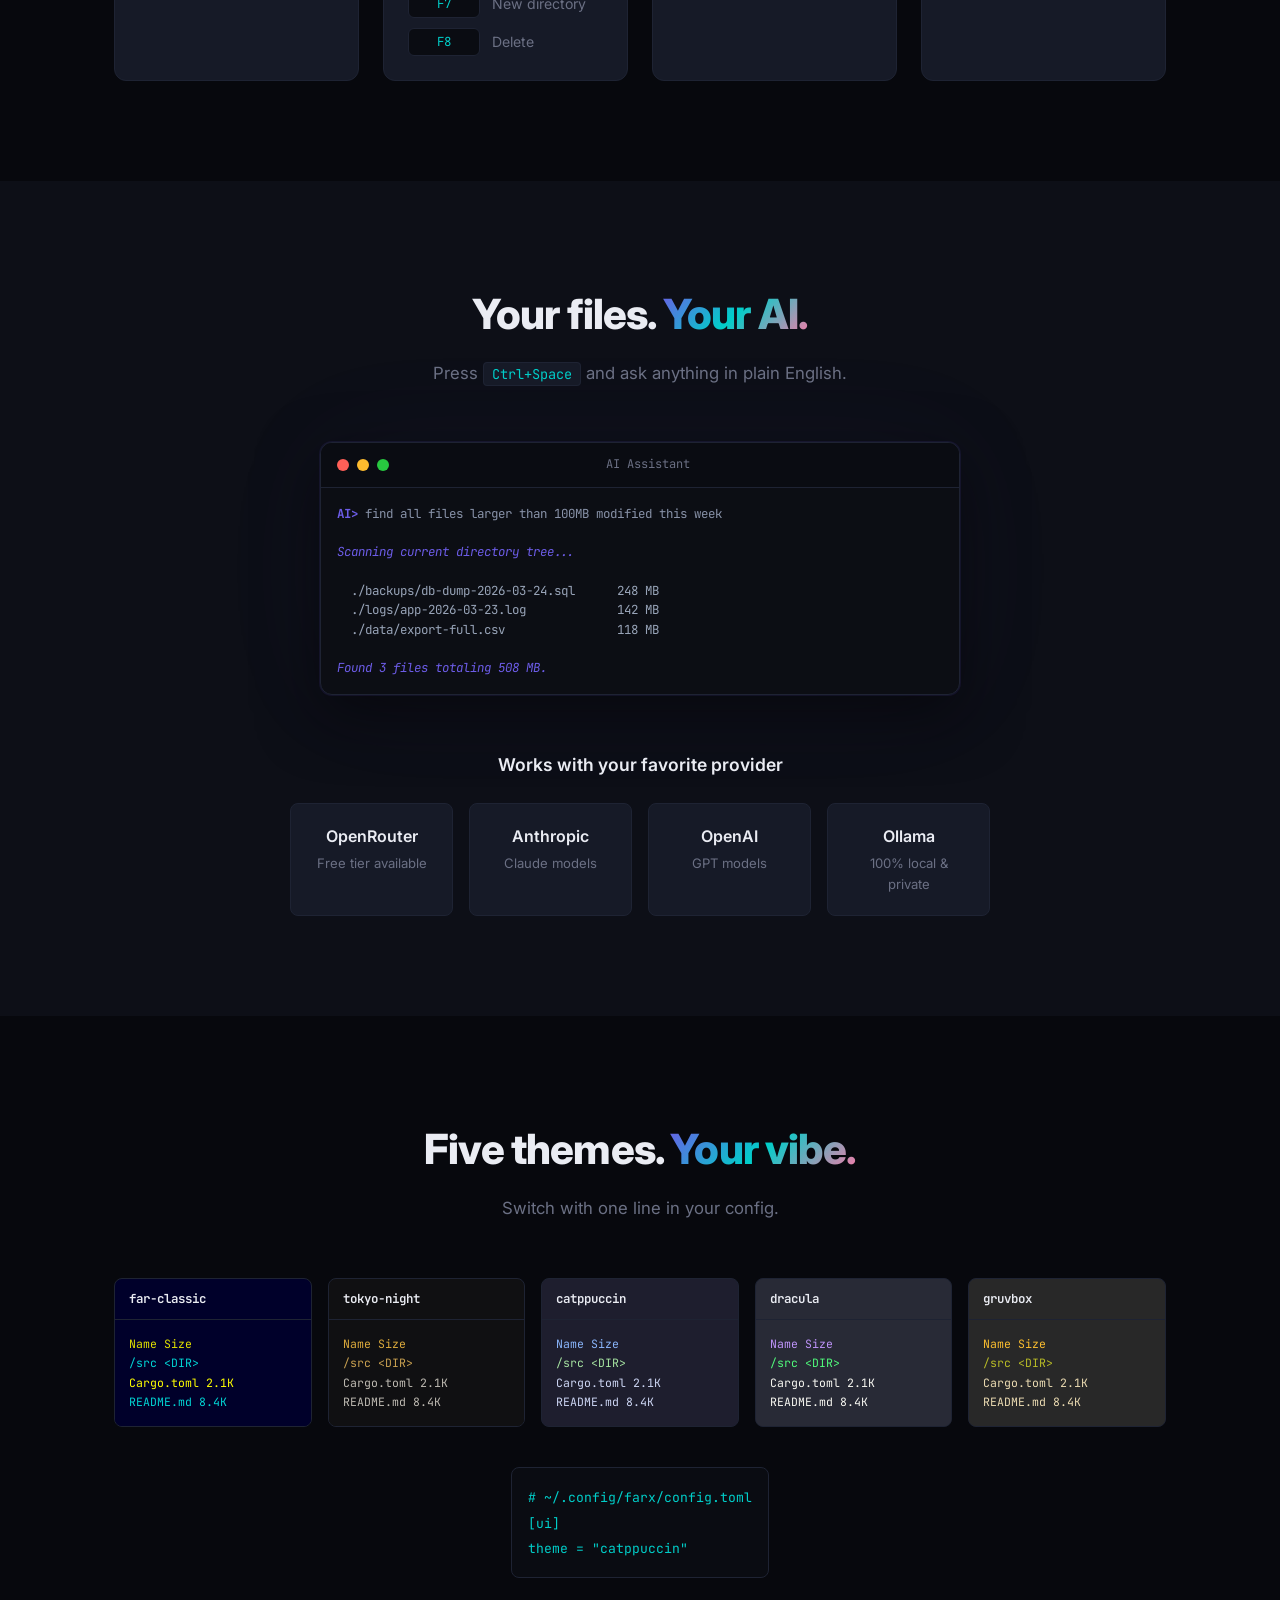
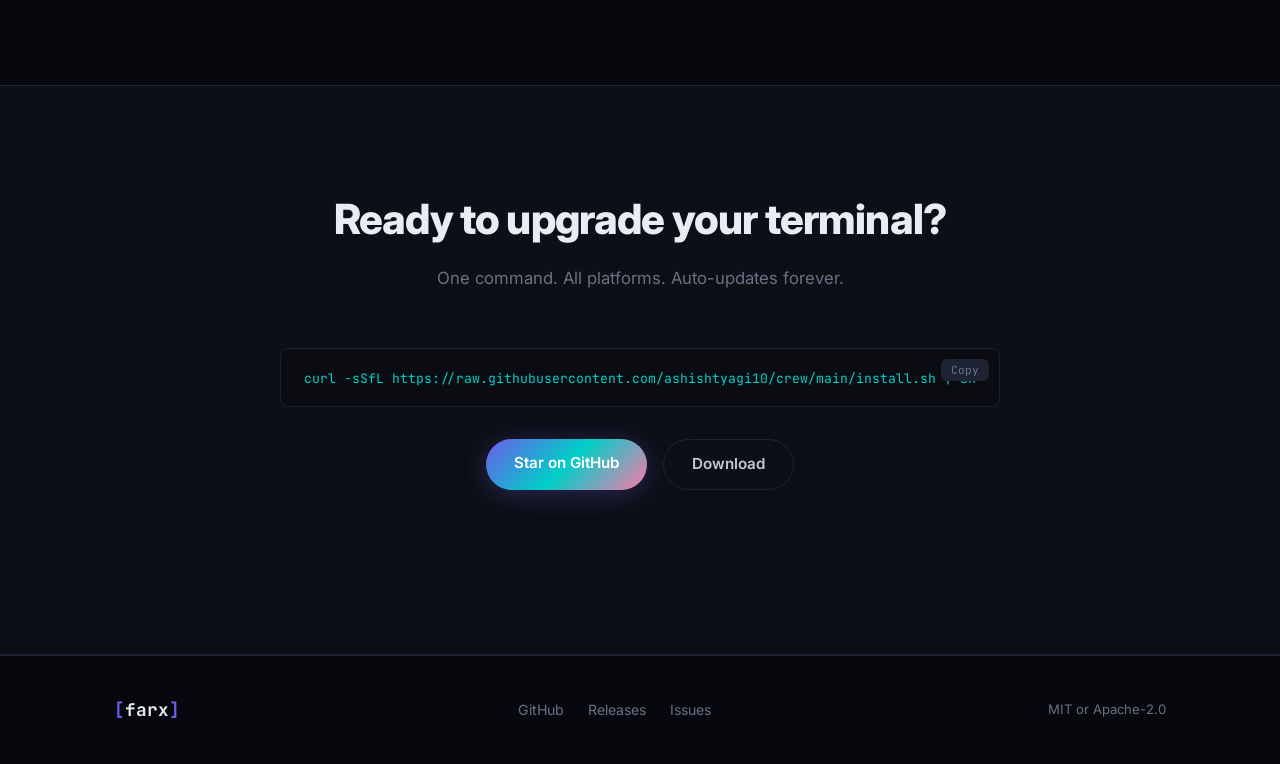
==== commit 0288333f: "chore: rename repo references farx -> crew The GitHub repository was renamed ashishtyagi10/farx -> a" ====
--- a/docs/index.html
+++ b/docs/index.html
@@ -28,7 +28,7 @@
       <a href="#ai">AI</a>
       <a href="#themes">Themes</a>
       <a href="docs.html">Docs</a>
-      <a href="https://github.com/ashishtyagi10/farx" target="_blank" class="nav-github">GitHub</a>
+      <a href="https://github.com/ashishtyagi10/crew" target="_blank" class="nav-github">GitHub</a>
     </div>
   </div>
 </nav>
@@ -49,7 +49,7 @@
     </p>
     <div class="hero-actions">
       <a href="#install" class="btn btn-primary">Install Now</a>
-      <a href="https://github.com/ashishtyagi10/farx" target="_blank" class="btn btn-ghost">View Source</a>
+      <a href="https://github.com/ashishtyagi10/crew" target="_blank" class="btn btn-ghost">View Source</a>
     </div>
 
     <!-- Terminal mockup -->
@@ -135,7 +135,7 @@
         <h3>macOS &amp; Linux</h3>
         <div class="code-block">
           <button class="copy-btn" onclick="copyCode(this)">Copy</button>
-          <code>curl -sSfL https://raw.githubusercontent.com/ashishtyagi10/farx/main/install.sh | sh</code>
+          <code>curl -sSfL https://raw.githubusercontent.com/ashishtyagi10/crew/main/install.sh | sh</code>
         </div>
       </div>
 
@@ -143,8 +143,8 @@
         <h3>Build from Source</h3>
         <div class="code-block">
           <button class="copy-btn" onclick="copyCode(this)">Copy</button>
-          <code>git clone https://github.com/ashishtyagi10/farx.git
-cd farx &amp;&amp; cargo build --release</code>
+          <code>git clone https://github.com/ashishtyagi10/crew.git
+cd crew &amp;&amp; cargo build --release</code>
         </div>
       </div>
 
@@ -166,7 +166,7 @@
           <span class="tag">Linux ARM64</span>
           <span class="tag">Windows x64</span>
         </div>
-        <a href="https://github.com/ashishtyagi10/farx/releases" target="_blank" class="btn btn-small">Download</a>
+        <a href="https://github.com/ashishtyagi10/crew/releases" target="_blank" class="btn btn-small">Download</a>
       </div>
     </div>
   </div>
@@ -334,12 +334,12 @@
     <div class="cta-code">
       <div class="code-block code-block-large">
         <button class="copy-btn" onclick="copyCode(this)">Copy</button>
-        <code>curl -sSfL https://raw.githubusercontent.com/ashishtyagi10/farx/main/install.sh | sh</code>
+        <code>curl -sSfL https://raw.githubusercontent.com/ashishtyagi10/crew/main/install.sh | sh</code>
       </div>
     </div>
     <div class="hero-actions">
-      <a href="https://github.com/ashishtyagi10/farx" target="_blank" class="btn btn-primary">Star on GitHub</a>
-      <a href="https://github.com/ashishtyagi10/farx/releases" target="_blank" class="btn btn-ghost">Download</a>
+      <a href="https://github.com/ashishtyagi10/crew" target="_blank" class="btn btn-primary">Star on GitHub</a>
+      <a href="https://github.com/ashishtyagi10/crew/releases" target="_blank" class="btn btn-ghost">Download</a>
     </div>
   </div>
 </section>
@@ -351,9 +351,9 @@
       <span class="logo-bracket">[</span>farx<span class="logo-bracket">]</span>
     </div>
     <div class="footer-links">
-      <a href="https://github.com/ashishtyagi10/farx" target="_blank">GitHub</a>
-      <a href="https://github.com/ashishtyagi10/farx/releases" target="_blank">Releases</a>
-      <a href="https://github.com/ashishtyagi10/farx/issues" target="_blank">Issues</a>
+      <a href="https://github.com/ashishtyagi10/crew" target="_blank">GitHub</a>
+      <a href="https://github.com/ashishtyagi10/crew/releases" target="_blank">Releases</a>
+      <a href="https://github.com/ashishtyagi10/crew/issues" target="_blank">Issues</a>
     </div>
     <div class="footer-copy">MIT or Apache-2.0</div>
   </div>
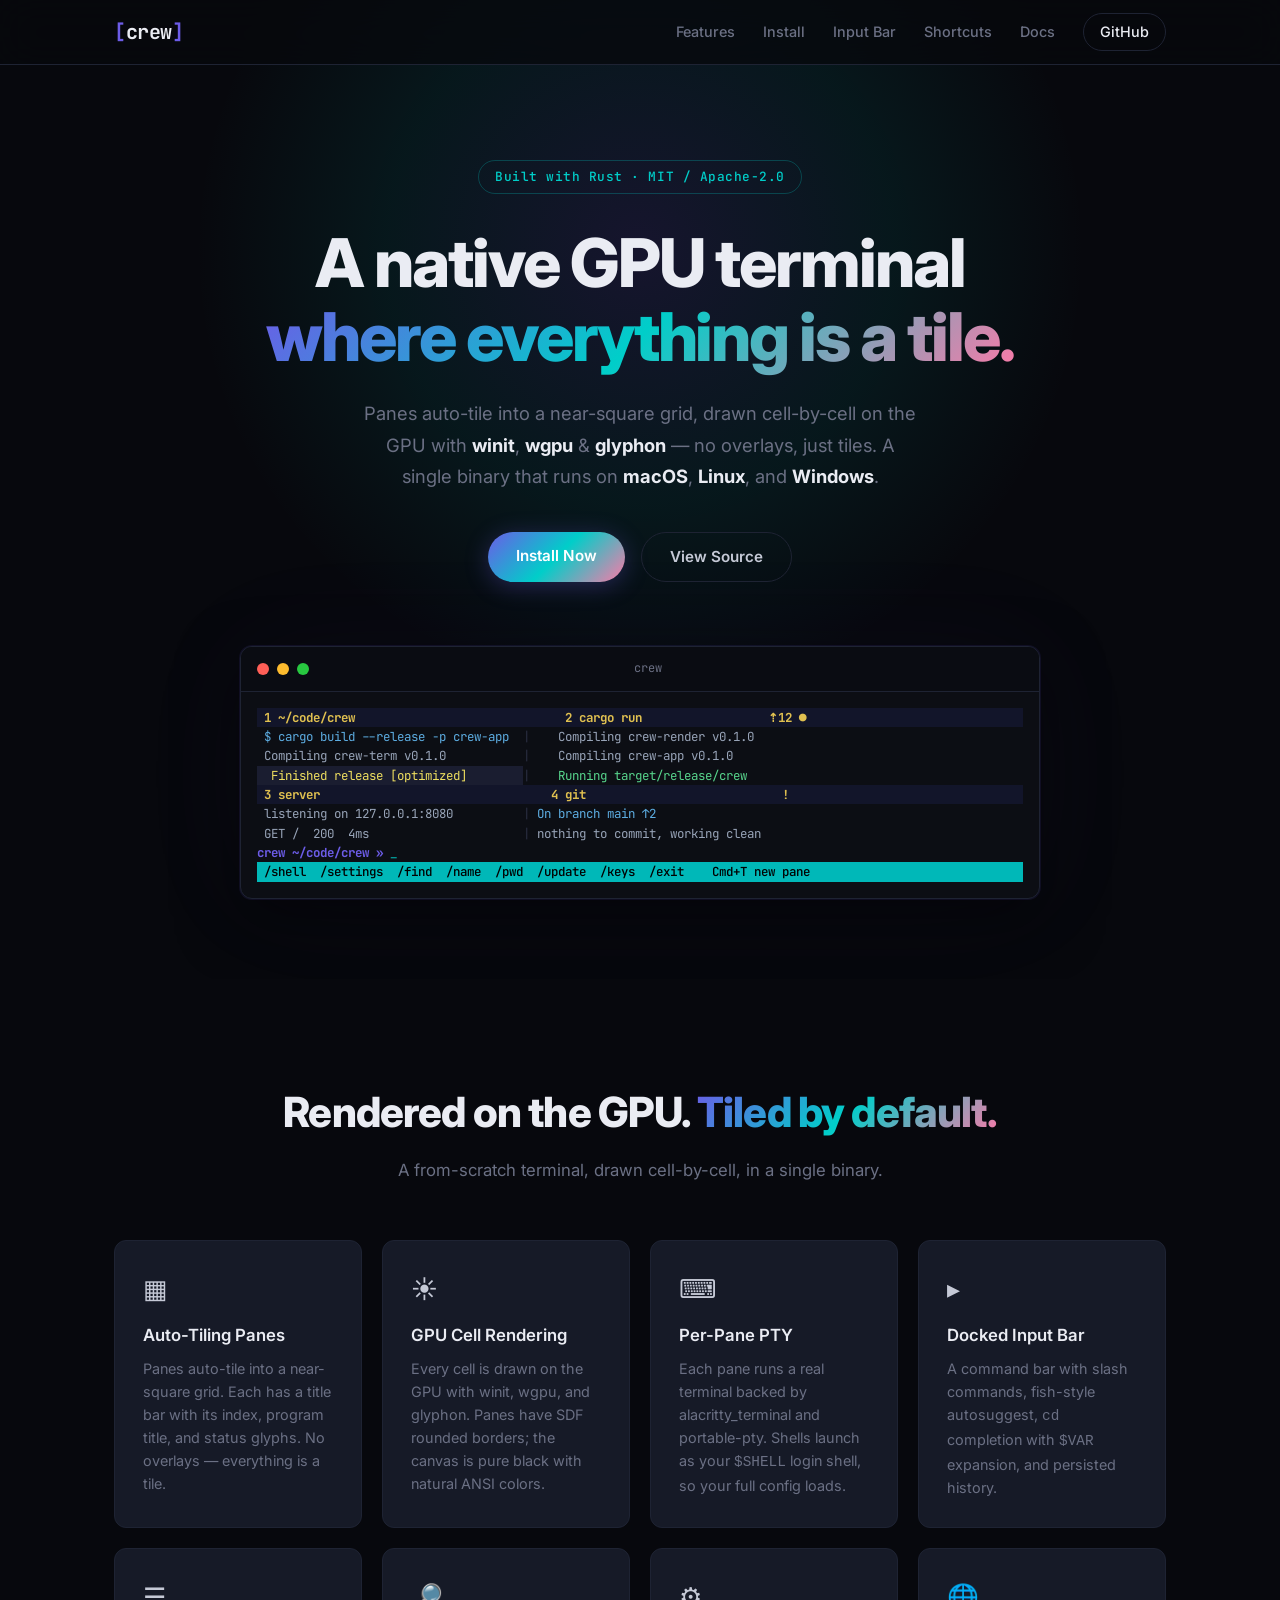
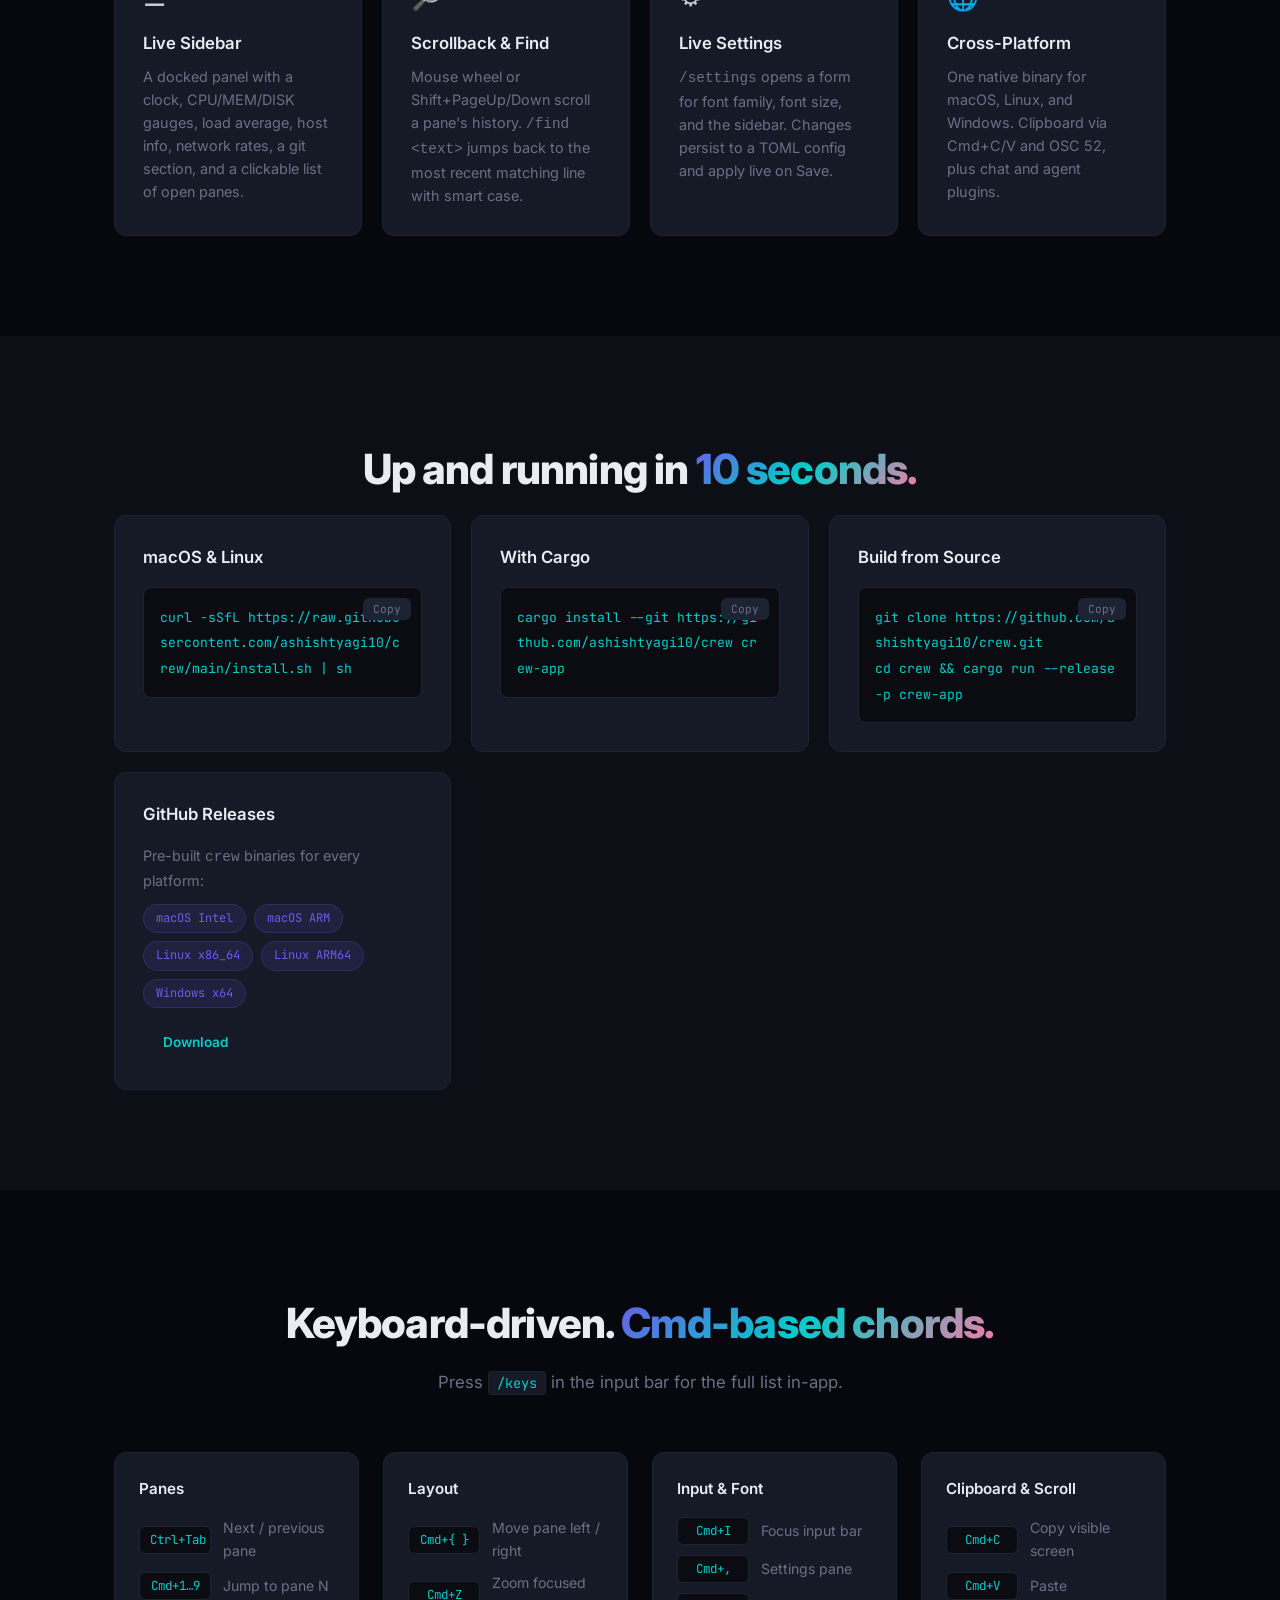
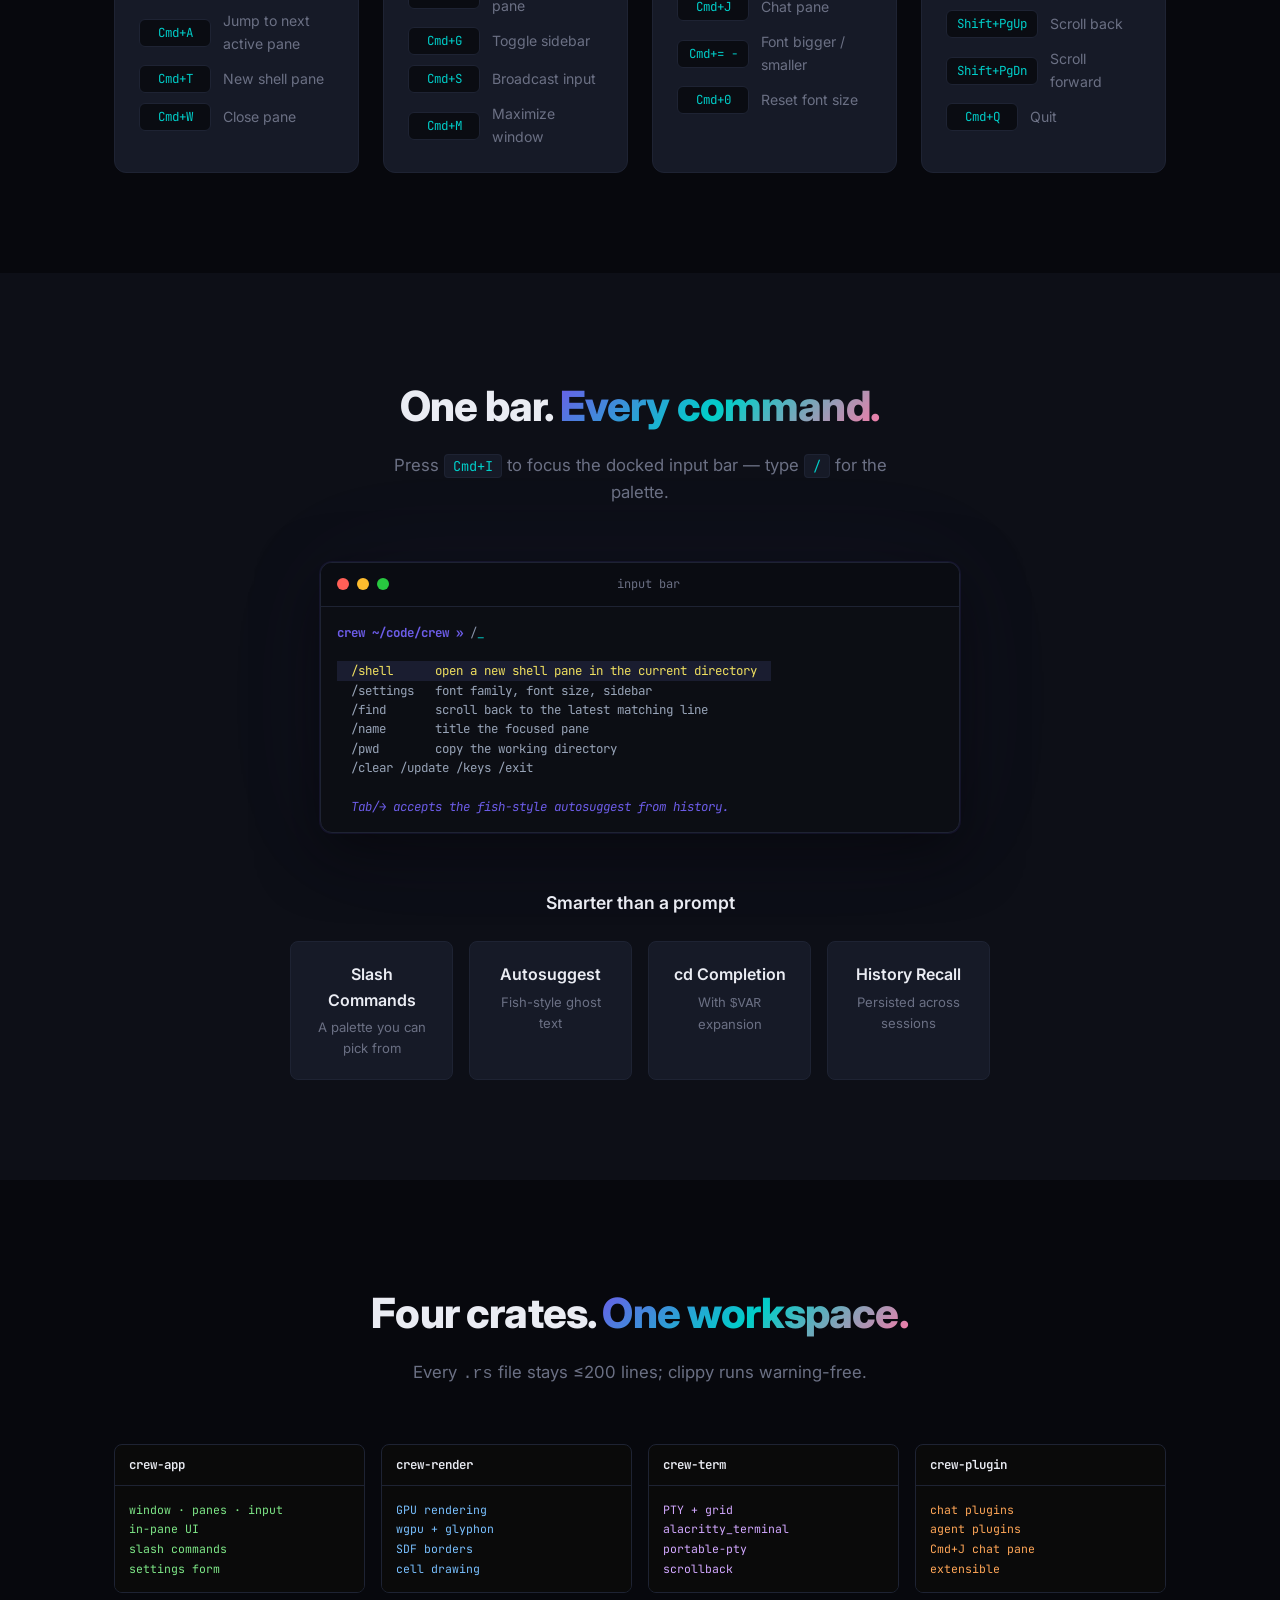
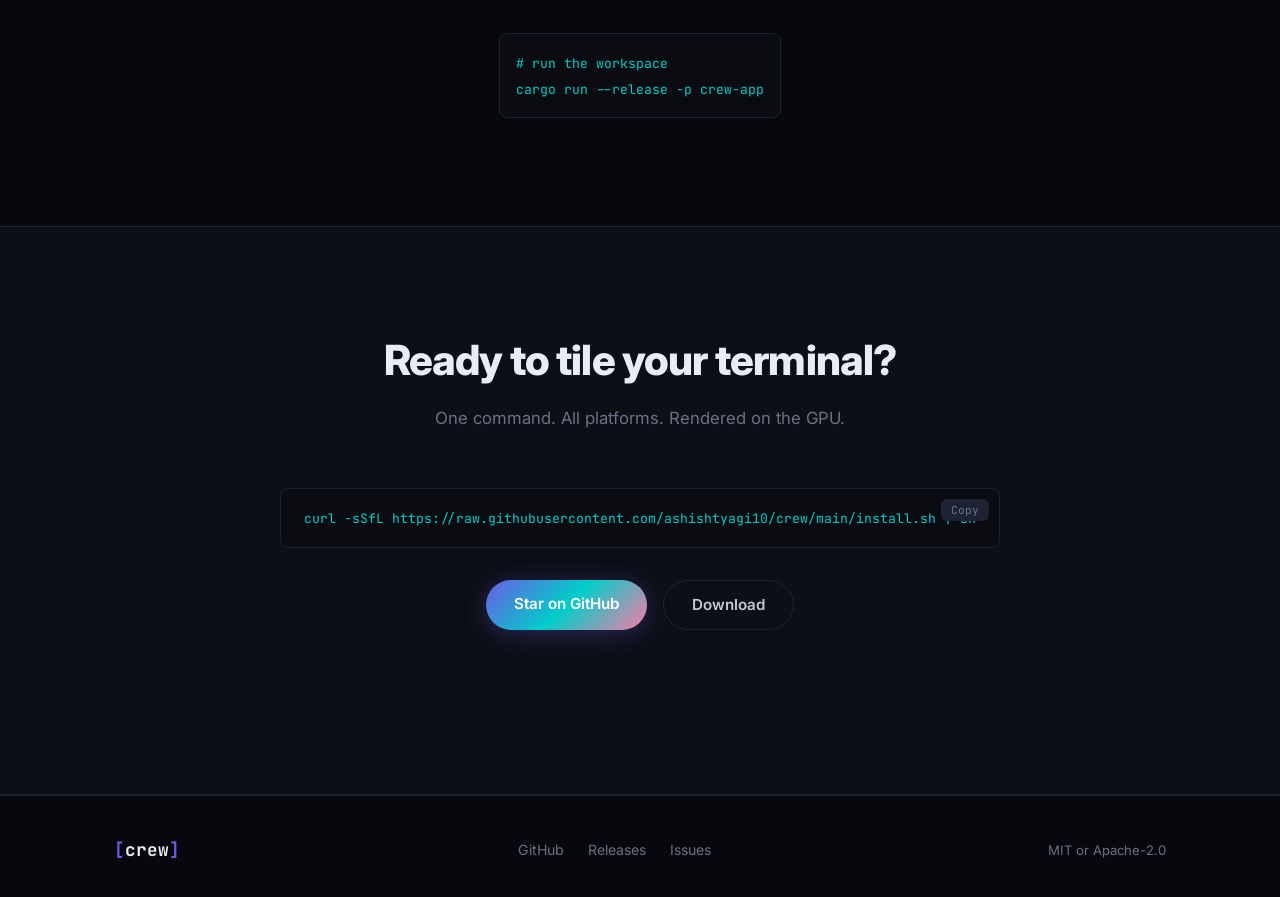
==== commit 77c52df6: "Merge: rename project from Farx to Crew" ====
--- a/docs/index.html
+++ b/docs/index.html
@@ -3,12 +3,12 @@
 <head>
   <meta charset="UTF-8" />
   <meta name="viewport" content="width=device-width, initial-scale=1.0" />
-  <title>Farx — Next-Gen Terminal File Manager</title>
-  <meta name="description" content="A blazing-fast, cross-platform terminal file manager with dual panels, built-in editor, AI assistant, and beautiful themes. Built in Rust." />
-  <meta property="og:title" content="Farx — Next-Gen Terminal File Manager" />
-  <meta property="og:description" content="Dual-panel file manager with AI assistant. Built in Rust. Runs everywhere." />
+  <title>Crew — A Native GPU Terminal in Rust</title>
+  <meta name="description" content="A from-scratch, native GPU terminal written in Rust. Everything renders as tiles — panes auto-tile into a near-square grid, drawn cell-by-cell on the GPU. Built on macOS, Linux, and Windows." />
+  <meta property="og:title" content="Crew — A Native GPU Terminal in Rust" />
+  <meta property="og:description" content="A GPU terminal where everything renders as tiles, no overlays. Auto-tiling panes, a docked input bar, a live sidebar. Built in Rust." />
   <meta property="og:type" content="website" />
-  <meta property="og:url" content="https://ashishtyagi10.github.io/farx/" />
+  <meta property="og:url" content="https://ashishtyagi10.github.io/crew/" />
   <link rel="preconnect" href="https://fonts.googleapis.com" />
   <link rel="preconnect" href="https://fonts.gstatic.com" crossorigin />
   <link href="https://fonts.googleapis.com/css2?family=JetBrains+Mono:wght@400;500;700&family=Inter:wght@400;500;600;700;800&display=swap" rel="stylesheet" />
@@ -20,13 +20,13 @@
 <nav class="nav">
   <div class="nav-inner">
     <a href="#" class="nav-logo">
-      <span class="logo-bracket">[</span>farx<span class="logo-bracket">]</span>
+      <span class="logo-bracket">[</span>crew<span class="logo-bracket">]</span>
     </a>
     <div class="nav-links">
       <a href="#features">Features</a>
       <a href="#install">Install</a>
-      <a href="#ai">AI</a>
-      <a href="#themes">Themes</a>
+      <a href="#input">Input Bar</a>
+      <a href="#keys">Shortcuts</a>
       <a href="docs.html">Docs</a>
       <a href="https://github.com/ashishtyagi10/crew" target="_blank" class="nav-github">GitHub</a>
     </div>
@@ -37,14 +37,15 @@
 <section class="hero">
   <div class="hero-glow"></div>
   <div class="hero-content">
-    <div class="hero-badge">Built with Rust &middot; MIT Licensed</div>
+    <div class="hero-badge">Built with Rust &middot; MIT / Apache-2.0</div>
     <h1 class="hero-title">
-      The file manager<br/>
-      <span class="gradient-text">your terminal deserves.</span>
+      A native GPU terminal<br/>
+      <span class="gradient-text">where everything is a tile.</span>
     </h1>
     <p class="hero-sub">
-      Dual-panel navigation, built-in editor &amp; viewer, AI assistant, 5 themes,
-      and auto-updates &mdash; all in a single binary that runs on
+      Panes auto-tile into a near-square grid, drawn cell-by-cell on the GPU with
+      <strong>winit</strong>, <strong>wgpu</strong> &amp; <strong>glyphon</strong> &mdash;
+      no overlays, just tiles. A single binary that runs on
       <strong>macOS</strong>, <strong>Linux</strong>, and <strong>Windows</strong>.
     </p>
     <div class="hero-actions">
@@ -58,18 +59,17 @@
         <span class="terminal-dot red"></span>
         <span class="terminal-dot yellow"></span>
         <span class="terminal-dot green"></span>
-        <span class="terminal-title">farx</span>
-      </div>
-      <pre class="terminal-body"><span class="t-header">   Name             Size     Modified          Name             Size     Modified   </span>
-<span class="t-dir"> /..                &lt;DIR&gt;    2026-03-20  </span><span class="t-sep">|</span><span class="t-dir"> /..                &lt;DIR&gt;    2026-03-20  </span>
-<span class="t-dir"> /src               &lt;DIR&gt;    2026-03-25  </span><span class="t-sep">|</span><span class="t-dir"> /docs              &lt;DIR&gt;    2026-03-25  </span>
-<span class="t-dir"> /tests             &lt;DIR&gt;    2026-03-22  </span><span class="t-sep">|</span><span class="t-dir"> /config            &lt;DIR&gt;    2026-03-18  </span>
-<span class="t-sel"> /target            &lt;DIR&gt;    2026-03-25  </span><span class="t-sep">|</span><span class="t-file"> Cargo.toml         2.1K     2026-03-25  </span>
-<span class="t-file"> Cargo.toml         2.1K     2026-03-25  </span><span class="t-sep">|</span><span class="t-file"> README.md          8.4K     2026-03-25  </span>
-<span class="t-exec"> install.sh         1.8K     2026-03-25  </span><span class="t-sep">|</span><span class="t-file"> LICENSE            1.1K     2026-03-18  </span>
-<span class="t-file"> .gitignore           42      2026-03-18  </span><span class="t-sep">|</span><span class="t-file"> .gitignore           42      2026-03-18  </span>
-<span class="t-prompt">~/code/farx$</span> <span class="t-cursor">_</span>
-<span class="t-fnbar"> F1 Help  F3 View  F4 Edit  F5 Copy  F6 Move  F7 MkDir  F8 Del  F9 Menu  F10 Quit </span></pre>
+        <span class="terminal-title">crew</span>
+      </div>
+      <pre class="terminal-body"><span class="t-header"> 1 ~/code/crew                              2 cargo run                  ⇡12 ● </span>
+<span class="t-dir"> $ cargo build --release -p crew-app  </span><span class="t-sep">|</span><span class="t-file">    Compiling crew-render v0.1.0    </span>
+<span class="t-file"> Compiling crew-term v0.1.0           </span><span class="t-sep">|</span><span class="t-file">    Compiling crew-app v0.1.0       </span>
+<span class="t-sel">  Finished release [optimized]        </span><span class="t-sep">|</span><span class="t-exec">    Running target/release/crew     </span>
+<span class="t-header"> 3 server                                 4 git                            ! </span>
+<span class="t-file"> listening on 127.0.0.1:8080          </span><span class="t-sep">|</span><span class="t-dir"> On branch main ↑2                   </span>
+<span class="t-file"> GET /  200  4ms                      </span><span class="t-sep">|</span><span class="t-file"> nothing to commit, working clean    </span>
+<span class="t-prompt">crew ~/code/crew »</span> <span class="t-cursor">_</span>
+<span class="t-fnbar"> /shell  /settings  /find  /name  /pwd  /update  /keys  /exit    Cmd+T new pane </span></pre>
     </div>
   </div>
 </section>
@@ -77,49 +77,49 @@
 <!-- ==================== FEATURES ==================== -->
 <section id="features" class="section">
   <div class="container">
-    <h2 class="section-title">Everything you need. <span class="gradient-text">Nothing you don't.</span></h2>
-    <p class="section-sub">Power-user features in a single, dependency-free binary.</p>
+    <h2 class="section-title">Rendered on the GPU. <span class="gradient-text">Tiled by default.</span></h2>
+    <p class="section-sub">A from-scratch terminal, drawn cell-by-cell, in a single binary.</p>
 
     <div class="features-grid">
       <div class="feature-card">
+        <div class="feature-icon">&#9638;</div>
+        <h3>Auto-Tiling Panes</h3>
+        <p>Panes auto-tile into a near-square grid. Each has a title bar with its index, program title, and status glyphs. No overlays &mdash; everything is a tile.</p>
+      </div>
+      <div class="feature-card">
+        <div class="feature-icon">&#9728;</div>
+        <h3>GPU Cell Rendering</h3>
+        <p>Every cell is drawn on the GPU with winit, wgpu, and glyphon. Panes have SDF rounded borders; the canvas is pure black with natural ANSI colors.</p>
+      </div>
+      <div class="feature-card">
+        <div class="feature-icon">&#9000;</div>
+        <h3>Per-Pane PTY</h3>
+        <p>Each pane runs a real terminal backed by alacritty_terminal and portable-pty. Shells launch as your <code>$SHELL</code> login shell, so your full config loads.</p>
+      </div>
+      <div class="feature-card">
+        <div class="feature-icon">&#9656;</div>
+        <h3>Docked Input Bar</h3>
+        <p>A command bar with slash commands, fish-style autosuggest, <code>cd</code> completion with <code>$VAR</code> expansion, and persisted history.</p>
+      </div>
+      <div class="feature-card">
         <div class="feature-icon">&#9776;</div>
-        <h3>Dual-Panel Navigation</h3>
-        <p>Side-by-side panels with tree view, file previews, and one-key copy/move between directories.</p>
-      </div>
-      <div class="feature-card">
-        <div class="feature-icon">&#9998;</div>
-        <h3>Built-in Editor</h3>
-        <p>Syntax highlighting, undo/redo, search &amp; replace. Edit files without leaving the manager.</p>
+        <h3>Live Sidebar</h3>
+        <p>A docked panel with a clock, CPU/MEM/DISK gauges, load average, host info, network rates, a git section, and a clickable list of open panes.</p>
       </div>
       <div class="feature-card">
         <div class="feature-icon">&#128270;</div>
-        <h3>Powerful Search</h3>
-        <p>Find files by name pattern or content across entire directory trees. Jump to results instantly.</p>
+        <h3>Scrollback &amp; Find</h3>
+        <p>Mouse wheel or Shift+PageUp/Down scroll a pane's history. <code>/find &lt;text&gt;</code> jumps back to the most recent matching line with smart case.</p>
       </div>
       <div class="feature-card">
         <div class="feature-icon">&#9881;</div>
-        <h3>Fully Configurable</h3>
-        <p>TOML-based config for keymaps, themes, sorting, hidden files, external editors, and more.</p>
-      </div>
-      <div class="feature-card">
-        <div class="feature-icon">&#128640;</div>
-        <h3>Blazing Fast</h3>
-        <p>Written in Rust with zero garbage collection. Instant startup, smooth 60fps rendering.</p>
+        <h3>Live Settings</h3>
+        <p><code>/settings</code> opens a form for font family, font size, and the sidebar. Changes persist to a TOML config and apply live on Save.</p>
       </div>
       <div class="feature-card">
         <div class="feature-icon">&#127760;</div>
         <h3>Cross-Platform</h3>
-        <p>One binary for macOS, Linux, and Windows. Native terminal rendering via Crossterm.</p>
-      </div>
-      <div class="feature-card">
-        <div class="feature-icon">&#129302;</div>
-        <h3>AI Assistant</h3>
-        <p>Ask questions in plain English. Supports OpenRouter, Anthropic, OpenAI, and local Ollama.</p>
-      </div>
-      <div class="feature-card">
-        <div class="feature-icon">&#8635;</div>
-        <h3>Auto-Updates</h3>
-        <p>Install once, stay current forever. Background update checks with one-command upgrades.</p>
+        <p>One native binary for macOS, Linux, and Windows. Clipboard via Cmd+C/V and OSC 52, plus chat and agent plugins.</p>
       </div>
     </div>
   </div>
@@ -140,25 +140,25 @@
       </div>
 
       <div class="install-card">
+        <h3>With Cargo</h3>
+        <div class="code-block">
+          <button class="copy-btn" onclick="copyCode(this)">Copy</button>
+          <code>cargo install --git https://github.com/ashishtyagi10/crew crew-app</code>
+        </div>
+      </div>
+
+      <div class="install-card">
         <h3>Build from Source</h3>
         <div class="code-block">
           <button class="copy-btn" onclick="copyCode(this)">Copy</button>
           <code>git clone https://github.com/ashishtyagi10/crew.git
-cd crew &amp;&amp; cargo build --release</code>
-        </div>
-      </div>
-
-      <div class="install-card">
-        <h3>Update</h3>
-        <div class="code-block">
-          <button class="copy-btn" onclick="copyCode(this)">Copy</button>
-          <code>farx --update</code>
+cd crew &amp;&amp; cargo run --release -p crew-app</code>
         </div>
       </div>
 
       <div class="install-card">
         <h3>GitHub Releases</h3>
-        <p class="install-desc">Pre-built binaries for every platform:</p>
+        <p class="install-desc">Pre-built <code>crew</code> binaries for every platform:</p>
         <div class="platform-tags">
           <span class="tag">macOS Intel</span>
           <span class="tag">macOS ARM</span>
@@ -173,50 +173,53 @@
 </section>
 
 <!-- ==================== KEYBINDINGS ==================== -->
-<section class="section">
-  <div class="container">
-    <h2 class="section-title">Keyboard-driven. <span class="gradient-text">Mouse optional.</span></h2>
-    <p class="section-sub">FAR Manager keybindings you already know — or learn in minutes.</p>
+<section id="keys" class="section">
+  <div class="container">
+    <h2 class="section-title">Keyboard-driven. <span class="gradient-text">Cmd-based chords.</span></h2>
+    <p class="section-sub">Press <kbd>/keys</kbd> in the input bar for the full list in-app.</p>
 
     <div class="keys-grid">
       <div class="key-group">
-        <h4>Navigation</h4>
-        <div class="key-row"><kbd>Tab</kbd> <span>Switch panels</span></div>
-        <div class="key-row"><kbd>Enter</kbd> <span>Open / enter directory</span></div>
-        <div class="key-row"><kbd>Ctrl+\</kbd> <span>Go to root</span></div>
-        <div class="key-row"><kbd>Ctrl+O</kbd> <span>Toggle console</span></div>
+        <h4>Panes</h4>
+        <div class="key-row"><kbd>Ctrl+Tab</kbd> <span>Next / previous pane</span></div>
+        <div class="key-row"><kbd>Cmd+1…9</kbd> <span>Jump to pane N</span></div>
+        <div class="key-row"><kbd>Cmd+A</kbd> <span>Jump to next active pane</span></div>
+        <div class="key-row"><kbd>Cmd+T</kbd> <span>New shell pane</span></div>
+        <div class="key-row"><kbd>Cmd+W</kbd> <span>Close pane</span></div>
       </div>
       <div class="key-group">
-        <h4>File Operations</h4>
-        <div class="key-row"><kbd>F3</kbd> <span>View</span></div>
-        <div class="key-row"><kbd>F4</kbd> <span>Edit</span></div>
-        <div class="key-row"><kbd>F5</kbd> <span>Copy</span></div>
-        <div class="key-row"><kbd>F6</kbd> <span>Move / Rename</span></div>
-        <div class="key-row"><kbd>F7</kbd> <span>New directory</span></div>
-        <div class="key-row"><kbd>F8</kbd> <span>Delete</span></div>
+        <h4>Layout</h4>
+        <div class="key-row"><kbd>Cmd+{ }</kbd> <span>Move pane left / right</span></div>
+        <div class="key-row"><kbd>Cmd+Z</kbd> <span>Zoom focused pane</span></div>
+        <div class="key-row"><kbd>Cmd+G</kbd> <span>Toggle sidebar</span></div>
+        <div class="key-row"><kbd>Cmd+S</kbd> <span>Broadcast input</span></div>
+        <div class="key-row"><kbd>Cmd+M</kbd> <span>Maximize window</span></div>
       </div>
       <div class="key-group">
-        <h4>Selection</h4>
-        <div class="key-row"><kbd>Space</kbd> <span>Toggle select</span></div>
-        <div class="key-row"><kbd>Ctrl+A</kbd> <span>Select all</span></div>
-        <div class="key-row"><kbd>Ctrl+D</kbd> <span>Deselect all</span></div>
+        <h4>Input &amp; Font</h4>
+        <div class="key-row"><kbd>Cmd+I</kbd> <span>Focus input bar</span></div>
+        <div class="key-row"><kbd>Cmd+,</kbd> <span>Settings pane</span></div>
+        <div class="key-row"><kbd>Cmd+J</kbd> <span>Chat pane</span></div>
+        <div class="key-row"><kbd>Cmd+= -</kbd> <span>Font bigger / smaller</span></div>
+        <div class="key-row"><kbd>Cmd+0</kbd> <span>Reset font size</span></div>
       </div>
       <div class="key-group">
-        <h4>Sorting</h4>
-        <div class="key-row"><kbd>Ctrl+F3</kbd> <span>By name</span></div>
-        <div class="key-row"><kbd>Ctrl+F4</kbd> <span>By extension</span></div>
-        <div class="key-row"><kbd>Ctrl+F5</kbd> <span>By size</span></div>
-        <div class="key-row"><kbd>Ctrl+F6</kbd> <span>By date</span></div>
-      </div>
-    </div>
-  </div>
-</section>
-
-<!-- ==================== AI ==================== -->
-<section id="ai" class="section section-dark">
-  <div class="container">
-    <h2 class="section-title">Your files. <span class="gradient-text">Your AI.</span></h2>
-    <p class="section-sub">Press <kbd>Ctrl+Space</kbd> and ask anything in plain English.</p>
+        <h4>Clipboard &amp; Scroll</h4>
+        <div class="key-row"><kbd>Cmd+C</kbd> <span>Copy visible screen</span></div>
+        <div class="key-row"><kbd>Cmd+V</kbd> <span>Paste</span></div>
+        <div class="key-row"><kbd>Shift+PgUp</kbd> <span>Scroll back</span></div>
+        <div class="key-row"><kbd>Shift+PgDn</kbd> <span>Scroll forward</span></div>
+        <div class="key-row"><kbd>Cmd+Q</kbd> <span>Quit</span></div>
+      </div>
+    </div>
+  </div>
+</section>
+
+<!-- ==================== INPUT BAR ==================== -->
+<section id="input" class="section section-dark">
+  <div class="container">
+    <h2 class="section-title">One bar. <span class="gradient-text">Every command.</span></h2>
+    <p class="section-sub">Press <kbd>Cmd+I</kbd> to focus the docked input bar &mdash; type <kbd>/</kbd> for the palette.</p>
 
     <div class="ai-demo">
       <div class="terminal terminal-small">
@@ -224,103 +227,94 @@
           <span class="terminal-dot red"></span>
           <span class="terminal-dot yellow"></span>
           <span class="terminal-dot green"></span>
-          <span class="terminal-title">AI Assistant</span>
-        </div>
-        <pre class="terminal-body"><span class="t-prompt">AI&gt;</span> find all files larger than 100MB modified this week
-
-<span class="t-ai">Scanning current directory tree...</span>
-
-<span class="t-file">  ./backups/db-dump-2026-03-24.sql      248 MB</span>
-<span class="t-file">  ./logs/app-2026-03-23.log             142 MB</span>
-<span class="t-file">  ./data/export-full.csv                118 MB</span>
-
-<span class="t-ai">Found 3 files totaling 508 MB.</span></pre>
+          <span class="terminal-title">input bar</span>
+        </div>
+        <pre class="terminal-body"><span class="t-prompt">crew ~/code/crew »</span> /<span class="t-cursor">_</span>
+
+<span class="t-sel">  /shell      open a new shell pane in the current directory  </span>
+<span class="t-file">  /settings   font family, font size, sidebar</span>
+<span class="t-file">  /find       scroll back to the latest matching line</span>
+<span class="t-file">  /name       title the focused pane</span>
+<span class="t-file">  /pwd        copy the working directory</span>
+<span class="t-file">  /clear /update /keys /exit</span>
+
+<span class="t-ai">  Tab/→ accepts the fish-style autosuggest from history.</span></pre>
       </div>
     </div>
 
     <div class="ai-providers">
-      <h3>Works with your favorite provider</h3>
+      <h3>Smarter than a prompt</h3>
       <div class="provider-grid">
         <div class="provider-card">
-          <div class="provider-name">OpenRouter</div>
-          <div class="provider-detail">Free tier available</div>
+          <div class="provider-name">Slash Commands</div>
+          <div class="provider-detail">A palette you can pick from</div>
         </div>
         <div class="provider-card">
-          <div class="provider-name">Anthropic</div>
-          <div class="provider-detail">Claude models</div>
+          <div class="provider-name">Autosuggest</div>
+          <div class="provider-detail">Fish-style ghost text</div>
         </div>
         <div class="provider-card">
-          <div class="provider-name">OpenAI</div>
-          <div class="provider-detail">GPT models</div>
+          <div class="provider-name">cd Completion</div>
+          <div class="provider-detail">With <code>$VAR</code> expansion</div>
         </div>
         <div class="provider-card">
-          <div class="provider-name">Ollama</div>
-          <div class="provider-detail">100% local &amp; private</div>
-        </div>
-      </div>
-    </div>
-  </div>
-</section>
-
-<!-- ==================== THEMES ==================== -->
-<section id="themes" class="section">
-  <div class="container">
-    <h2 class="section-title">Five themes. <span class="gradient-text">Your vibe.</span></h2>
-    <p class="section-sub">Switch with one line in your config.</p>
+          <div class="provider-name">History Recall</div>
+          <div class="provider-detail">Persisted across sessions</div>
+        </div>
+      </div>
+    </div>
+  </div>
+</section>
+
+<!-- ==================== ARCHITECTURE ==================== -->
+<section id="architecture" class="section">
+  <div class="container">
+    <h2 class="section-title">Four crates. <span class="gradient-text">One workspace.</span></h2>
+    <p class="section-sub">Every <code>.rs</code> file stays ≤200 lines; clippy runs warning-free.</p>
 
     <div class="themes-grid">
-      <div class="theme-card" style="--bg: #00002a; --fg: #00d4d4; --accent: #ffff00; --header: #e0e000;">
-        <div class="theme-label">far-classic</div>
+      <div class="theme-card" style="--bg: #0a0a0a; --fg: #7ee787; --accent: #7ee787; --header: #7ee787;">
+        <div class="theme-label">crew-app</div>
         <div class="theme-preview">
-          <span style="color: var(--header);">Name          Size</span><br/>
-          <span style="color: var(--fg);">/src         &lt;DIR&gt;</span><br/>
-          <span style="color: var(--accent);">Cargo.toml   2.1K</span><br/>
-          <span style="color: var(--fg);">README.md    8.4K</span>
-        </div>
-      </div>
-      <div class="theme-card" style="--bg: #101012; --fg: #bebab2; --accent: #dcaa3c; --header: #dcaa3c;">
-        <div class="theme-label">tokyo-night</div>
+          <span style="color: var(--header);">window · panes · input</span><br/>
+          <span style="color: var(--fg);">in-pane UI</span><br/>
+          <span style="color: var(--fg);">slash commands</span><br/>
+          <span style="color: var(--fg);">settings form</span>
+        </div>
+      </div>
+      <div class="theme-card" style="--bg: #0a0a0a; --fg: #79c0ff; --accent: #79c0ff; --header: #79c0ff;">
+        <div class="theme-label">crew-render</div>
         <div class="theme-preview">
-          <span style="color: var(--header);">Name          Size</span><br/>
-          <span style="color: #c8a050;">/src         &lt;DIR&gt;</span><br/>
-          <span style="color: var(--fg);">Cargo.toml   2.1K</span><br/>
-          <span style="color: var(--fg);">README.md    8.4K</span>
-        </div>
-      </div>
-      <div class="theme-card" style="--bg: #1e1e2e; --fg: #cdd6f4; --accent: #89b4fa; --header: #89b4fa;">
-        <div class="theme-label">catppuccin</div>
+          <span style="color: var(--header);">GPU rendering</span><br/>
+          <span style="color: var(--fg);">wgpu + glyphon</span><br/>
+          <span style="color: var(--fg);">SDF borders</span><br/>
+          <span style="color: var(--fg);">cell drawing</span>
+        </div>
+      </div>
+      <div class="theme-card" style="--bg: #0a0a0a; --fg: #d2a8ff; --accent: #d2a8ff; --header: #d2a8ff;">
+        <div class="theme-label">crew-term</div>
         <div class="theme-preview">
-          <span style="color: var(--header);">Name          Size</span><br/>
-          <span style="color: #a6e3a1;">/src         &lt;DIR&gt;</span><br/>
-          <span style="color: var(--fg);">Cargo.toml   2.1K</span><br/>
-          <span style="color: var(--fg);">README.md    8.4K</span>
-        </div>
-      </div>
-      <div class="theme-card" style="--bg: #282a36; --fg: #f8f8f2; --accent: #bd93f9; --header: #bd93f9;">
-        <div class="theme-label">dracula</div>
+          <span style="color: var(--header);">PTY + grid</span><br/>
+          <span style="color: var(--fg);">alacritty_terminal</span><br/>
+          <span style="color: var(--fg);">portable-pty</span><br/>
+          <span style="color: var(--fg);">scrollback</span>
+        </div>
+      </div>
+      <div class="theme-card" style="--bg: #0a0a0a; --fg: #ffa657; --accent: #ffa657; --header: #ffa657;">
+        <div class="theme-label">crew-plugin</div>
         <div class="theme-preview">
-          <span style="color: var(--header);">Name          Size</span><br/>
-          <span style="color: #50fa7b;">/src         &lt;DIR&gt;</span><br/>
-          <span style="color: var(--fg);">Cargo.toml   2.1K</span><br/>
-          <span style="color: var(--fg);">README.md    8.4K</span>
-        </div>
-      </div>
-      <div class="theme-card" style="--bg: #282828; --fg: #ebdbb2; --accent: #fabd2f; --header: #fabd2f;">
-        <div class="theme-label">gruvbox</div>
-        <div class="theme-preview">
-          <span style="color: var(--header);">Name          Size</span><br/>
-          <span style="color: #b8bb26;">/src         &lt;DIR&gt;</span><br/>
-          <span style="color: var(--fg);">Cargo.toml   2.1K</span><br/>
-          <span style="color: var(--fg);">README.md    8.4K</span>
+          <span style="color: var(--header);">chat plugins</span><br/>
+          <span style="color: var(--fg);">agent plugins</span><br/>
+          <span style="color: var(--fg);">Cmd+J chat pane</span><br/>
+          <span style="color: var(--fg);">extensible</span>
         </div>
       </div>
     </div>
 
     <div class="theme-config">
       <div class="code-block">
-        <code># ~/.config/farx/config.toml
-[ui]
-theme = "catppuccin"</code>
+        <code># run the workspace
+cargo run --release -p crew-app</code>
       </div>
     </div>
   </div>
@@ -329,8 +323,8 @@
 <!-- ==================== CTA ==================== -->
 <section class="section section-cta">
   <div class="container">
-    <h2 class="section-title">Ready to upgrade your terminal?</h2>
-    <p class="section-sub">One command. All platforms. Auto-updates forever.</p>
+    <h2 class="section-title">Ready to tile your terminal?</h2>
+    <p class="section-sub">One command. All platforms. Rendered on the GPU.</p>
     <div class="cta-code">
       <div class="code-block code-block-large">
         <button class="copy-btn" onclick="copyCode(this)">Copy</button>
@@ -348,7 +342,7 @@
 <footer class="footer">
   <div class="container footer-inner">
     <div class="footer-logo">
-      <span class="logo-bracket">[</span>farx<span class="logo-bracket">]</span>
+      <span class="logo-bracket">[</span>crew<span class="logo-bracket">]</span>
     </div>
     <div class="footer-links">
       <a href="https://github.com/ashishtyagi10/crew" target="_blank">GitHub</a>
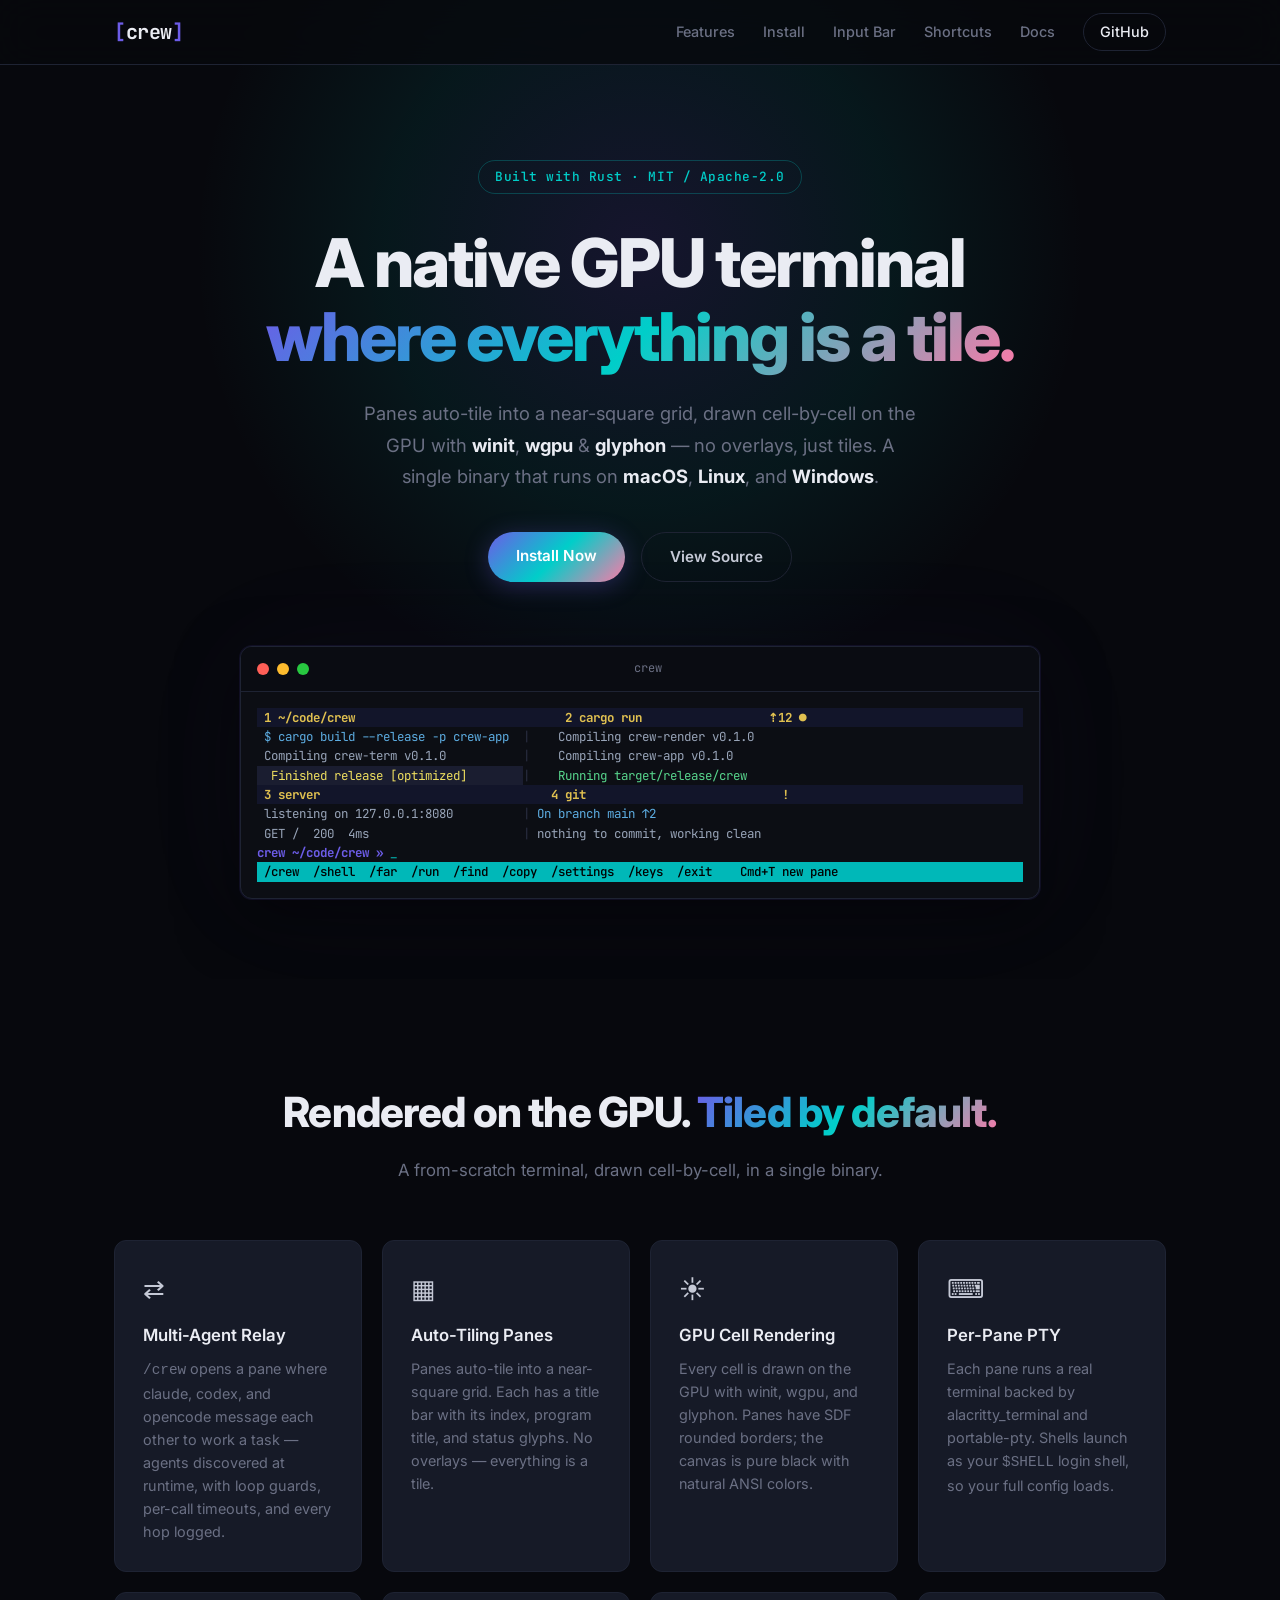
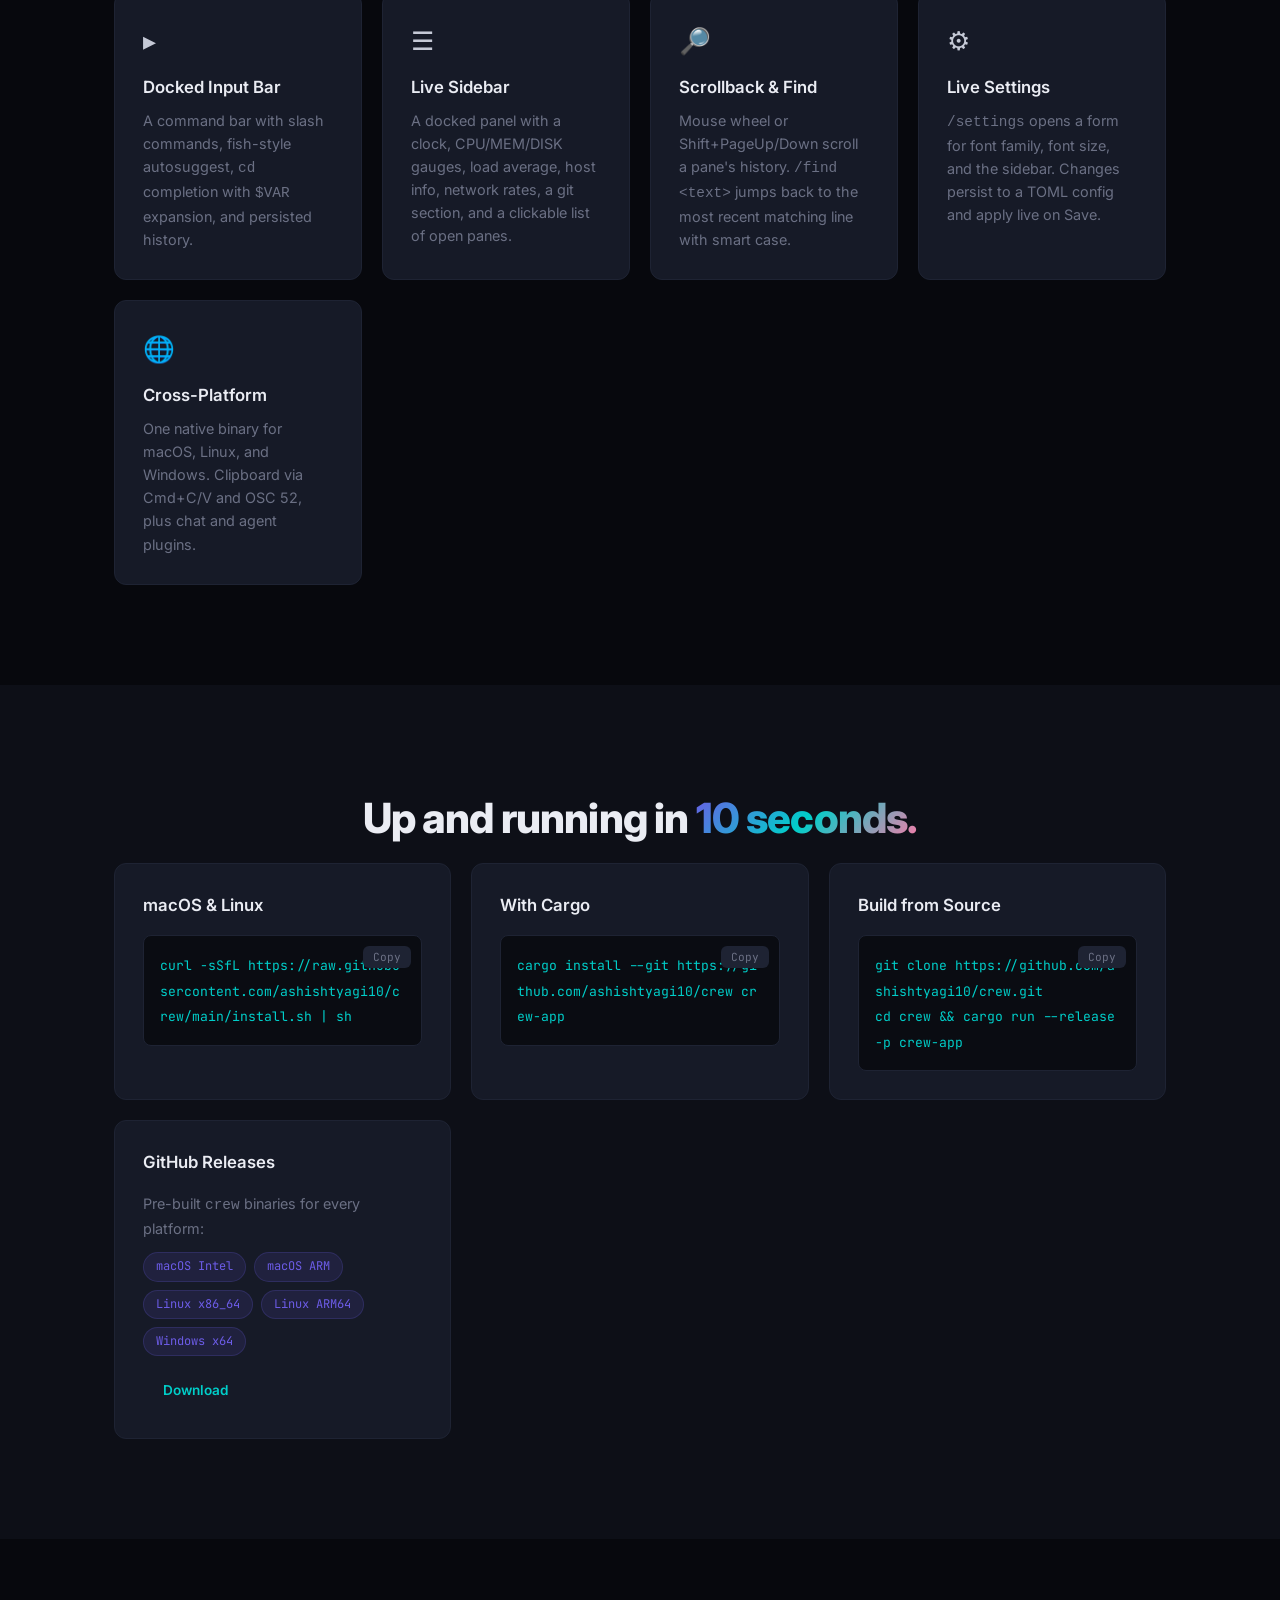
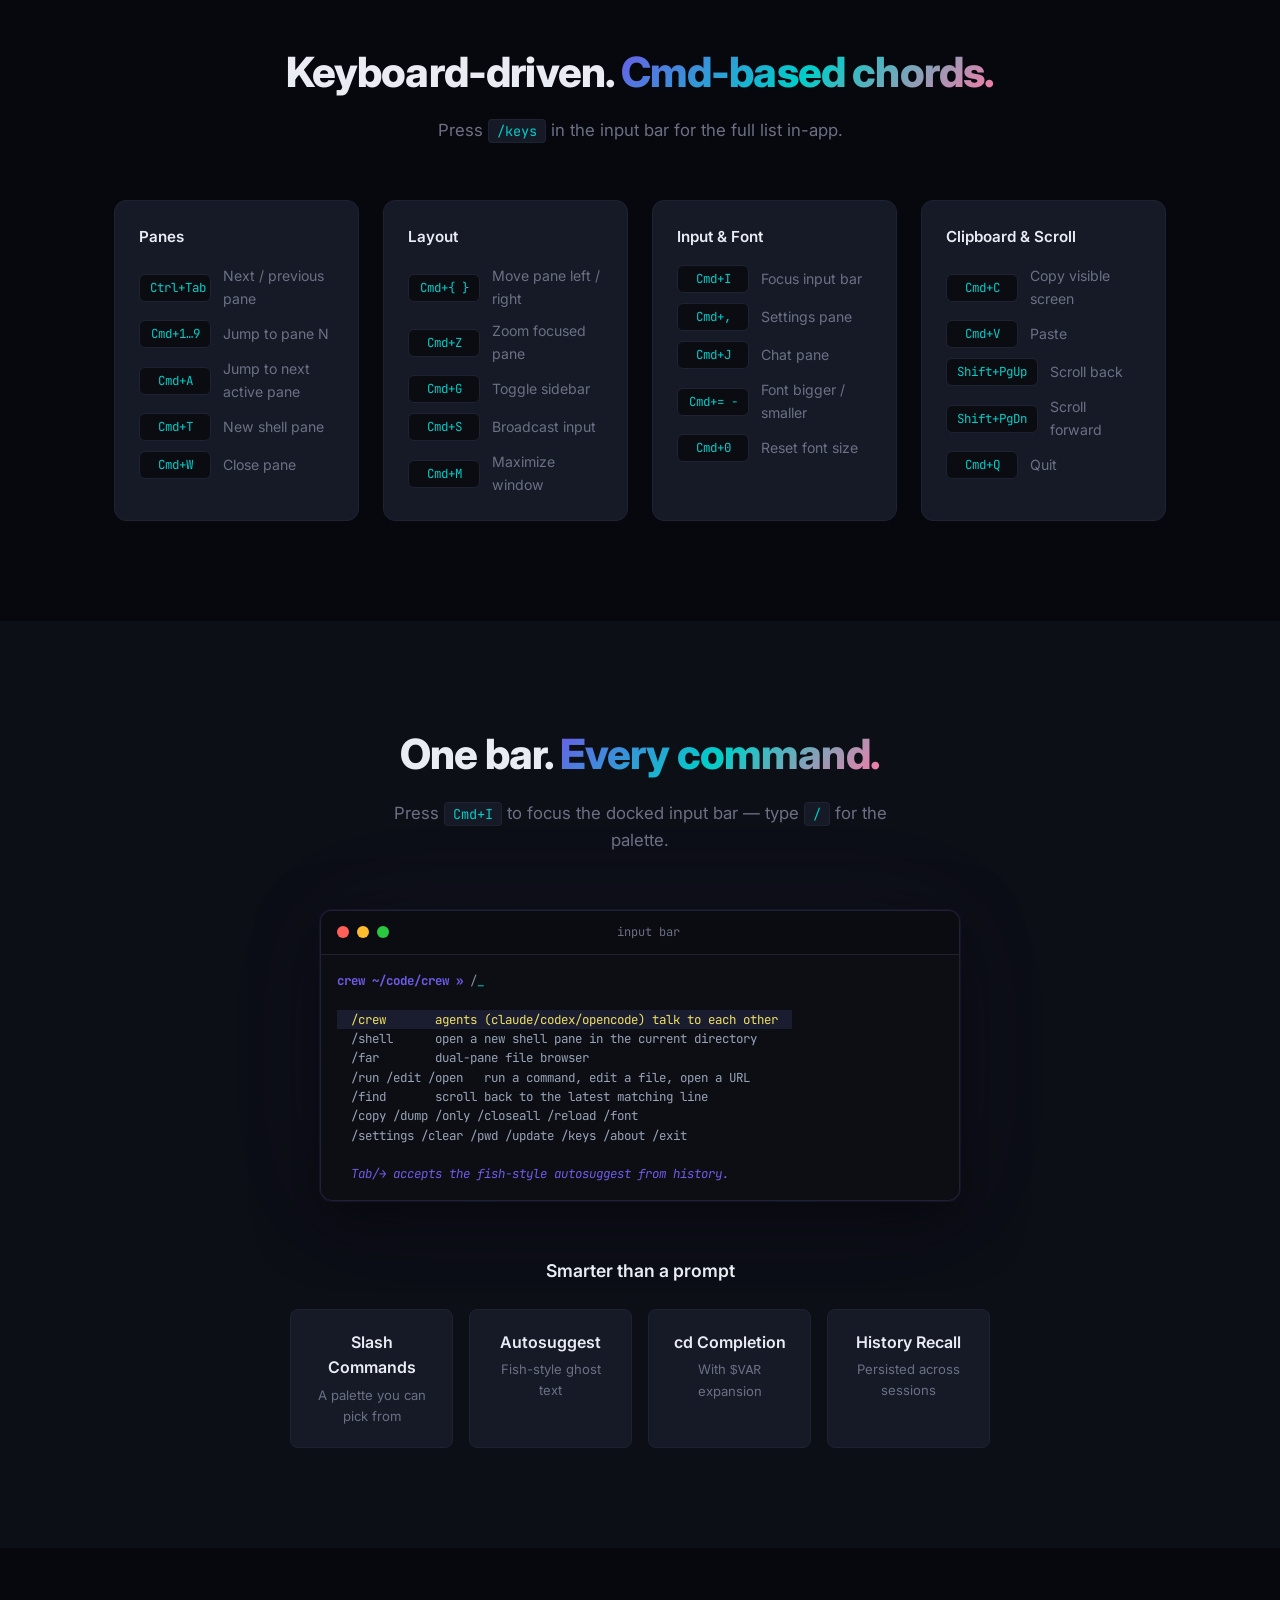
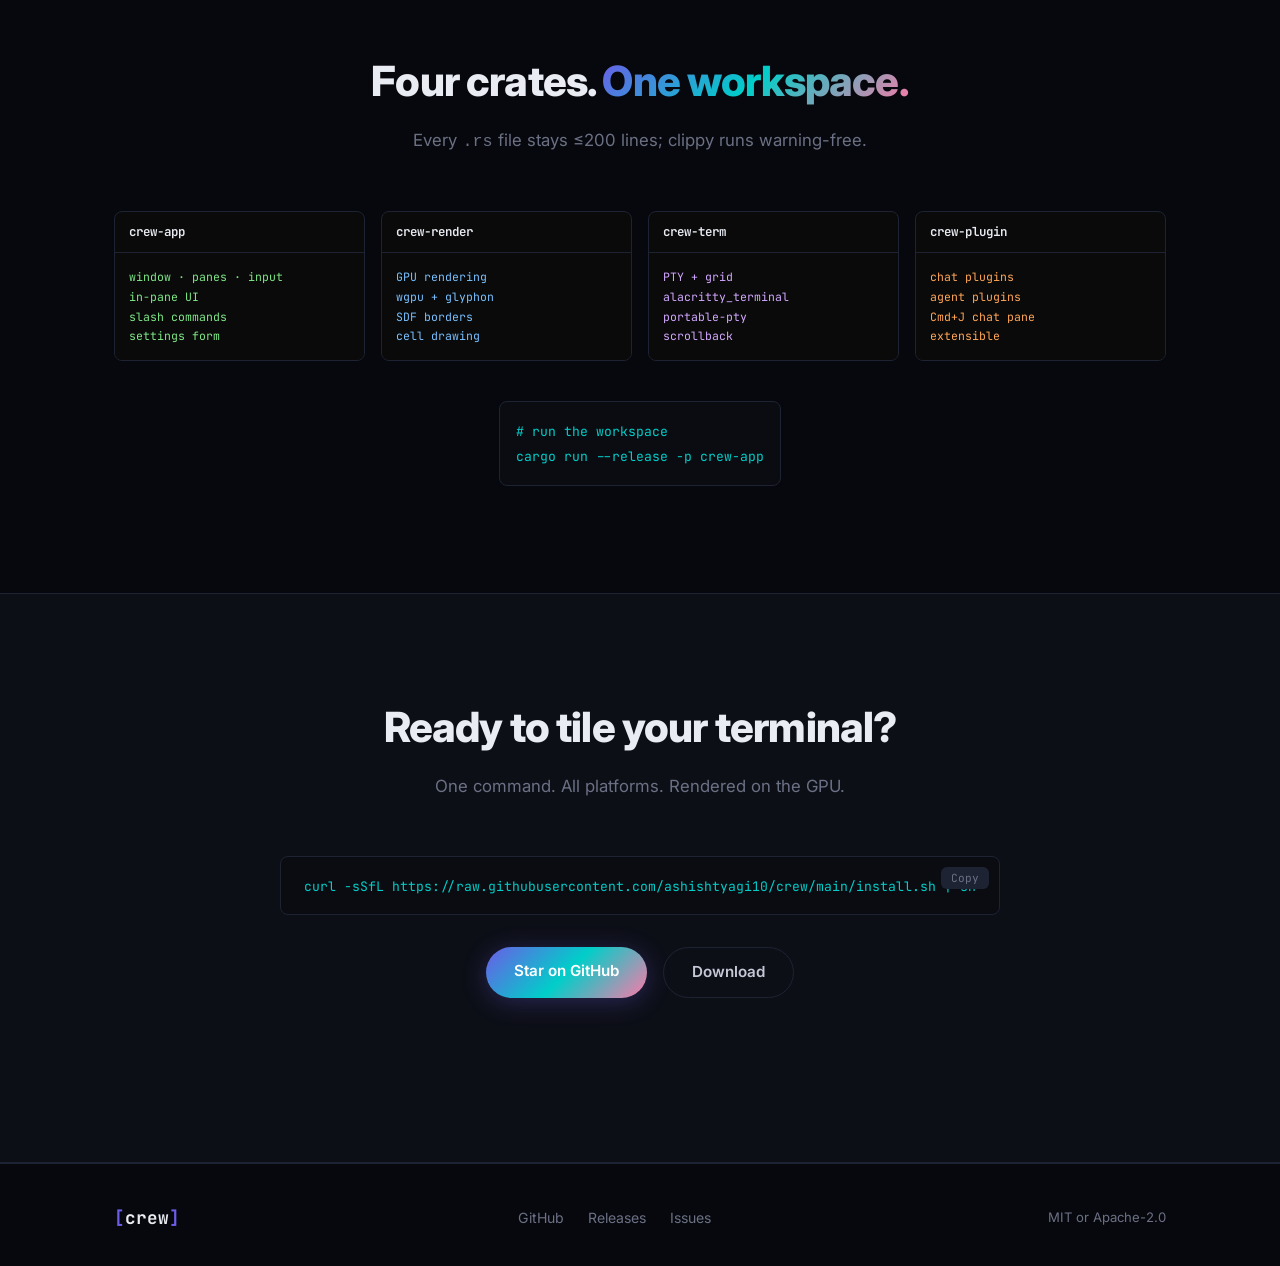
==== commit beca5b89: "docs(site): document /crew multi-agent relay + fix Pages hosting - Add a "Multi-Agent (/crew)" secti" ====
--- a/docs/index.html
+++ b/docs/index.html
@@ -69,7 +69,7 @@
 <span class="t-file"> listening on 127.0.0.1:8080          </span><span class="t-sep">|</span><span class="t-dir"> On branch main ↑2                   </span>
 <span class="t-file"> GET /  200  4ms                      </span><span class="t-sep">|</span><span class="t-file"> nothing to commit, working clean    </span>
 <span class="t-prompt">crew ~/code/crew »</span> <span class="t-cursor">_</span>
-<span class="t-fnbar"> /shell  /settings  /find  /name  /pwd  /update  /keys  /exit    Cmd+T new pane </span></pre>
+<span class="t-fnbar"> /crew  /shell  /far  /run  /find  /copy  /settings  /keys  /exit    Cmd+T new pane </span></pre>
     </div>
   </div>
 </section>
@@ -81,6 +81,11 @@
     <p class="section-sub">A from-scratch terminal, drawn cell-by-cell, in a single binary.</p>
 
     <div class="features-grid">
+      <div class="feature-card">
+        <div class="feature-icon">&#8644;</div>
+        <h3>Multi-Agent Relay</h3>
+        <p><code>/crew</code> opens a pane where claude, codex, and opencode message each other to work a task &mdash; agents discovered at runtime, with loop guards, per-call timeouts, and every hop logged.</p>
+      </div>
       <div class="feature-card">
         <div class="feature-icon">&#9638;</div>
         <h3>Auto-Tiling Panes</h3>
@@ -231,12 +236,13 @@
         </div>
         <pre class="terminal-body"><span class="t-prompt">crew ~/code/crew »</span> /<span class="t-cursor">_</span>
 
-<span class="t-sel">  /shell      open a new shell pane in the current directory  </span>
-<span class="t-file">  /settings   font family, font size, sidebar</span>
+<span class="t-sel">  /crew       agents (claude/codex/opencode) talk to each other  </span>
+<span class="t-file">  /shell      open a new shell pane in the current directory</span>
+<span class="t-file">  /far        dual-pane file browser</span>
+<span class="t-file">  /run /edit /open   run a command, edit a file, open a URL</span>
 <span class="t-file">  /find       scroll back to the latest matching line</span>
-<span class="t-file">  /name       title the focused pane</span>
-<span class="t-file">  /pwd        copy the working directory</span>
-<span class="t-file">  /clear /update /keys /exit</span>
+<span class="t-file">  /copy /dump /only /closeall /reload /font</span>
+<span class="t-file">  /settings /clear /pwd /update /keys /about /exit</span>
 
 <span class="t-ai">  Tab/→ accepts the fish-style autosuggest from history.</span></pre>
       </div>
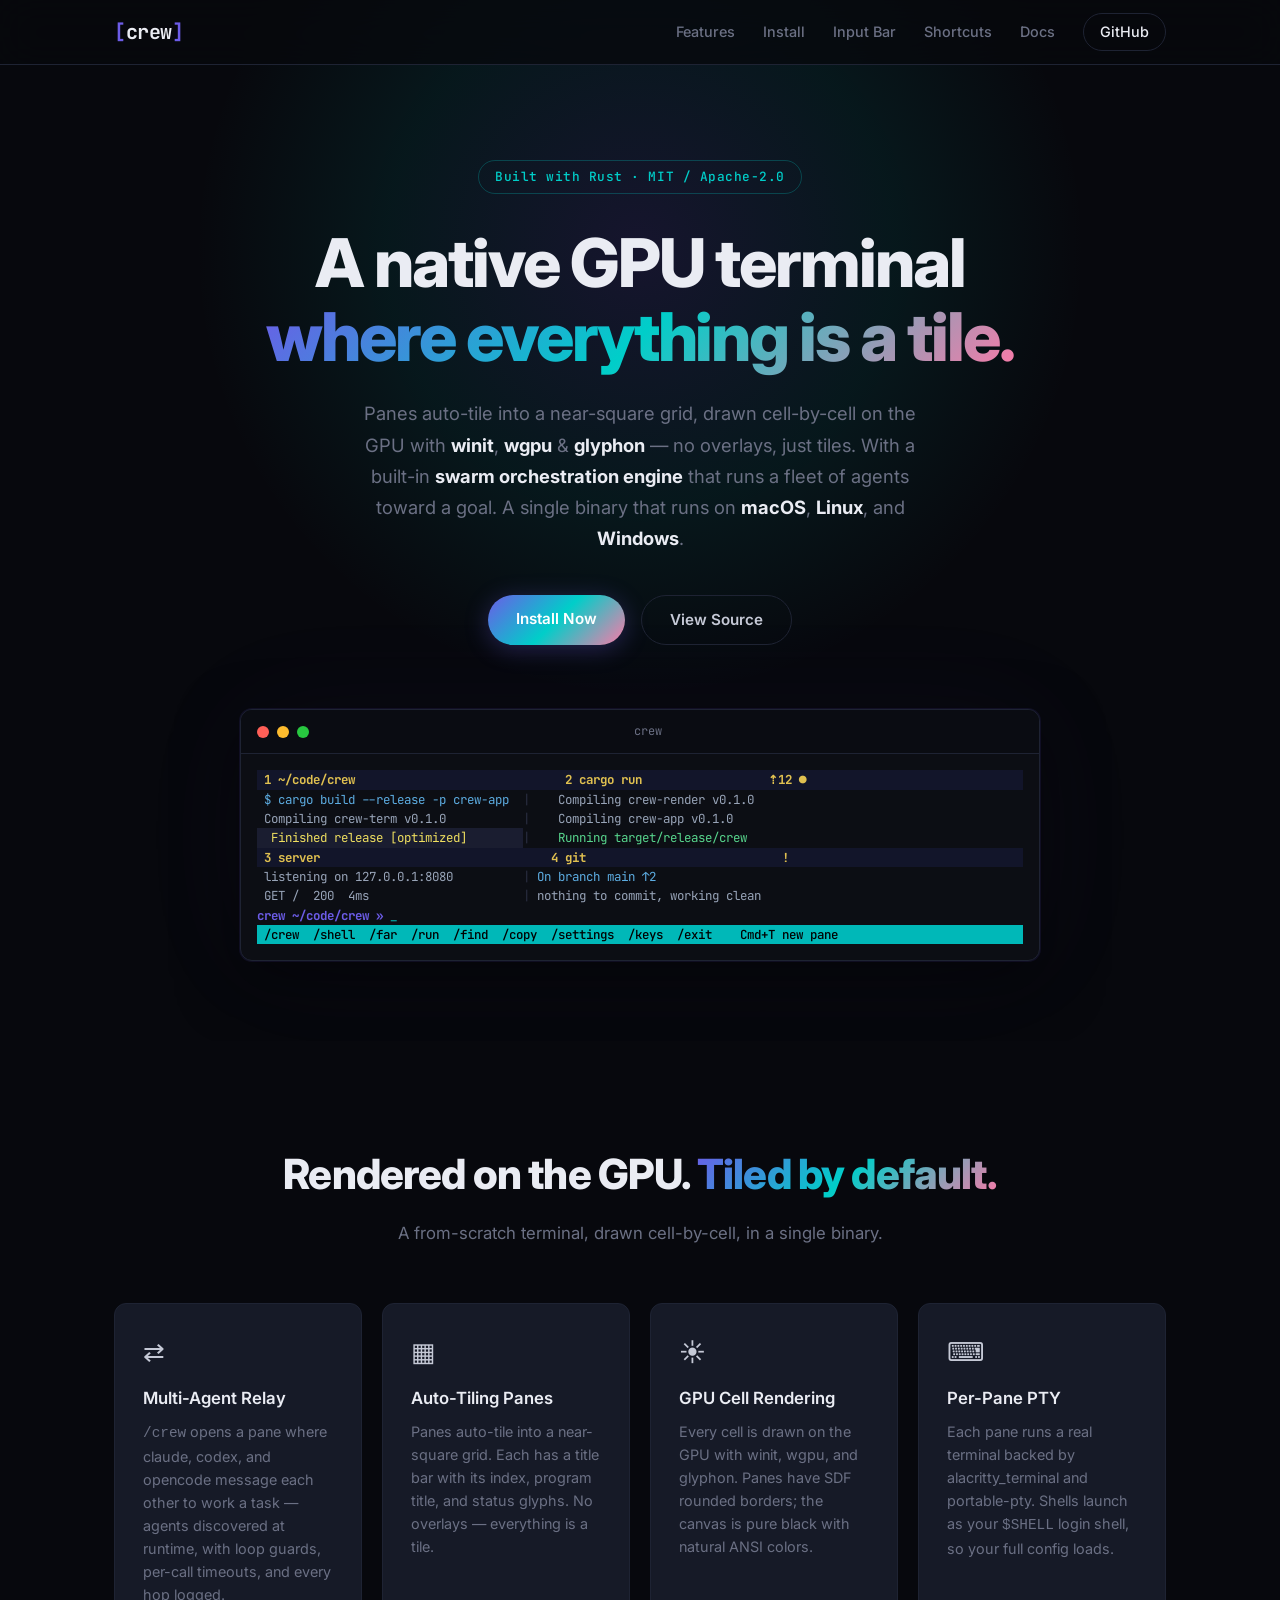
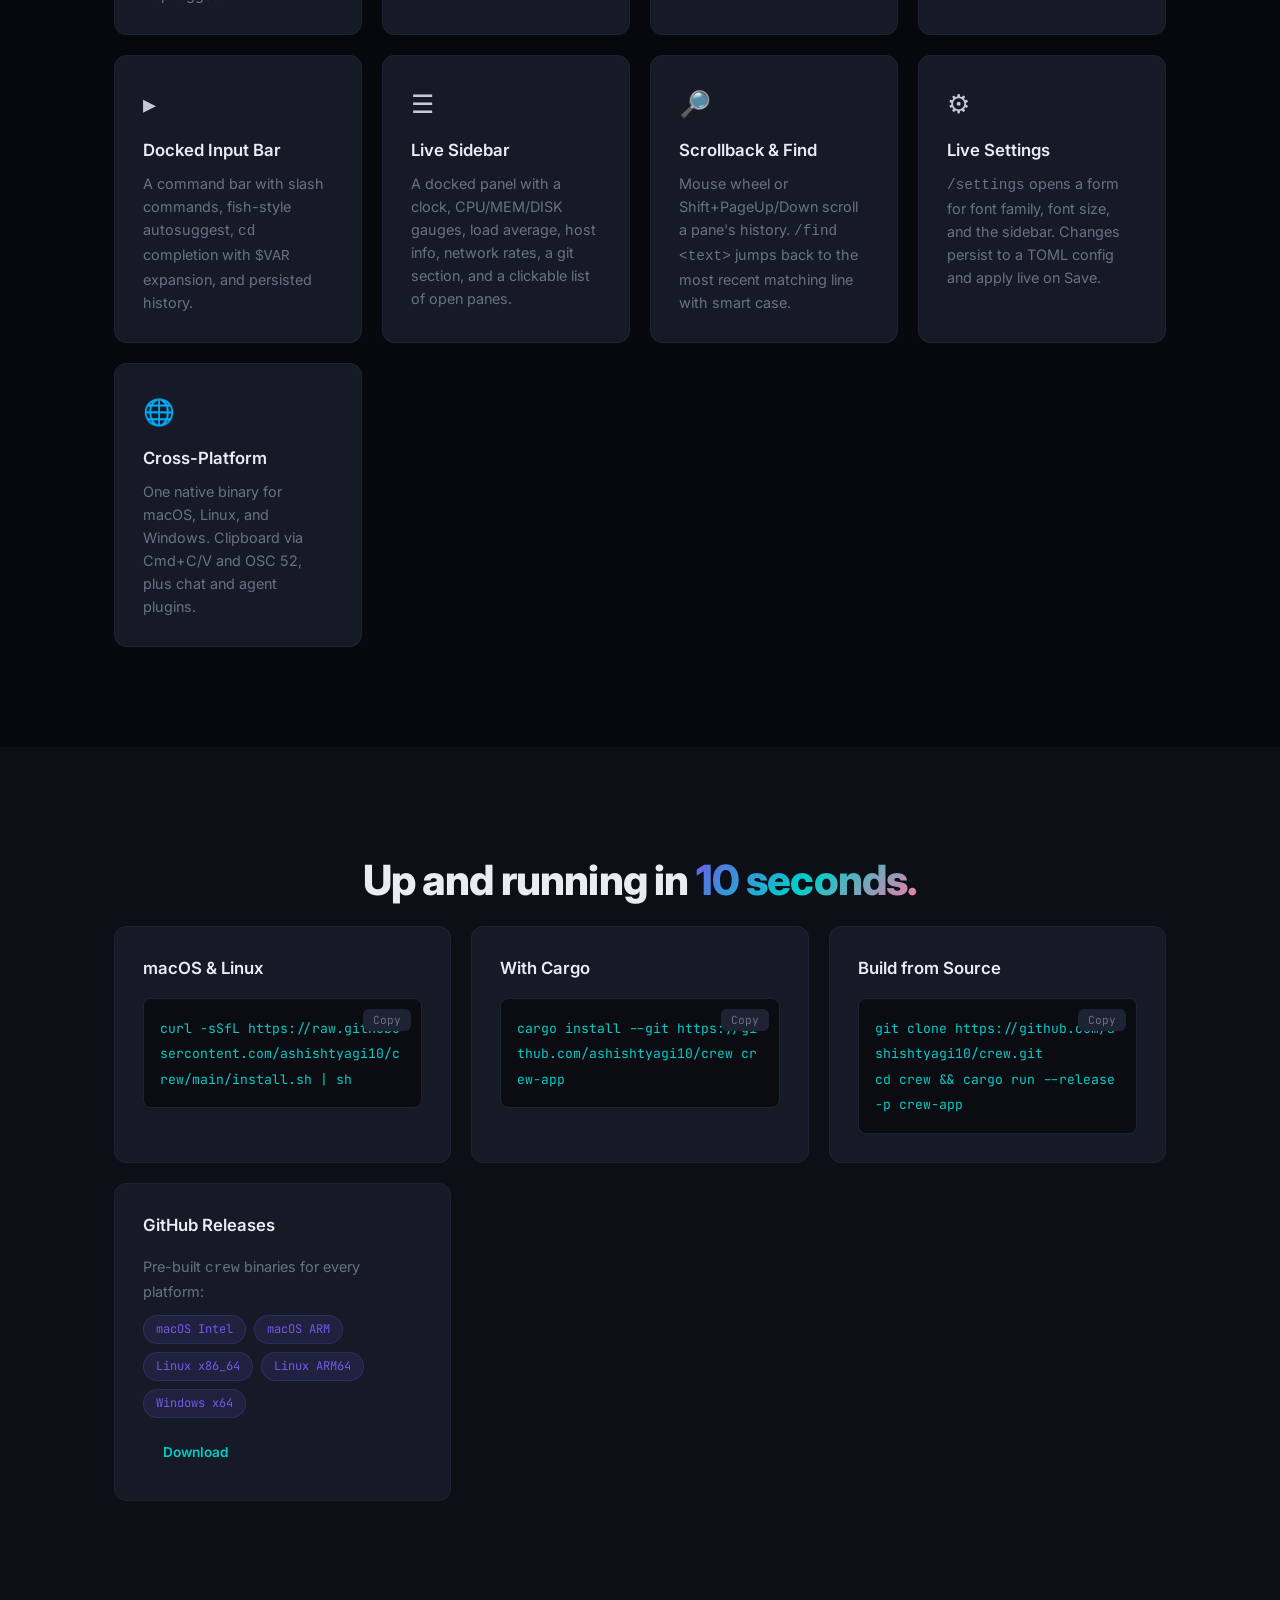
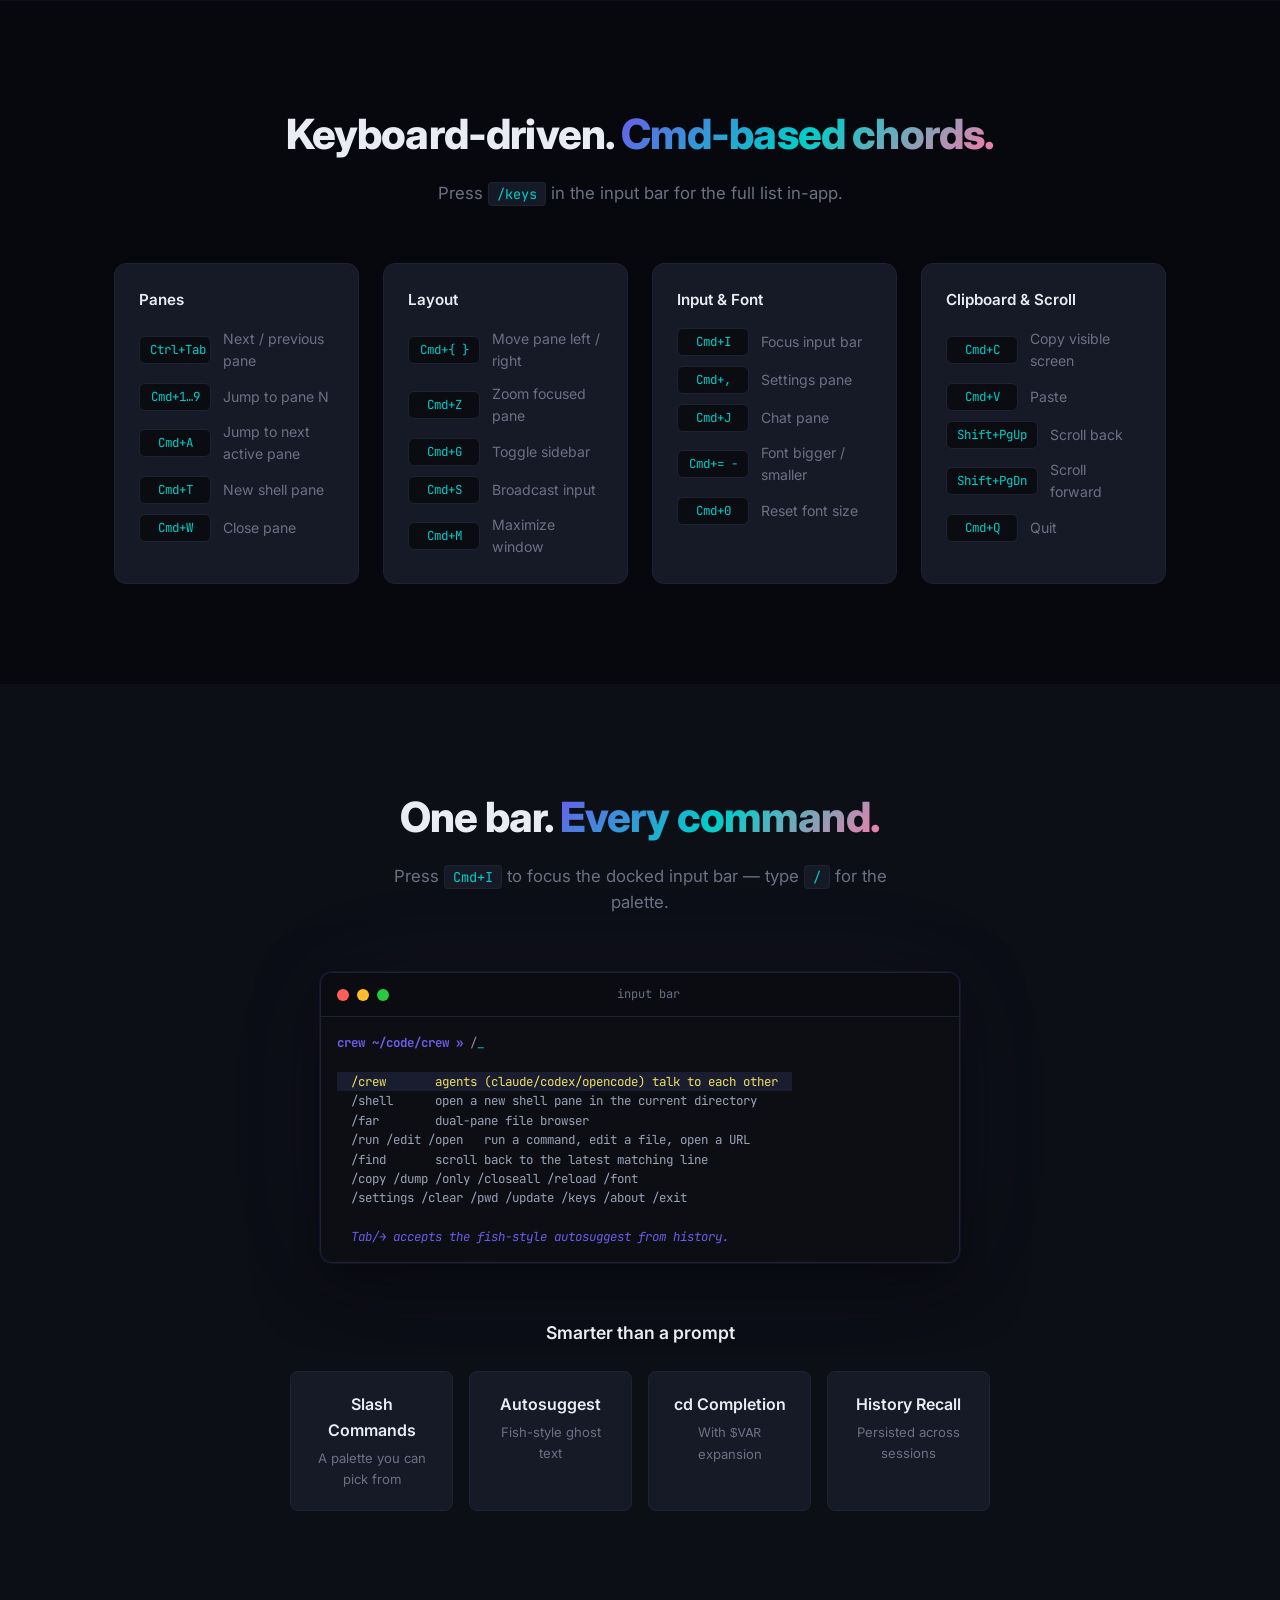
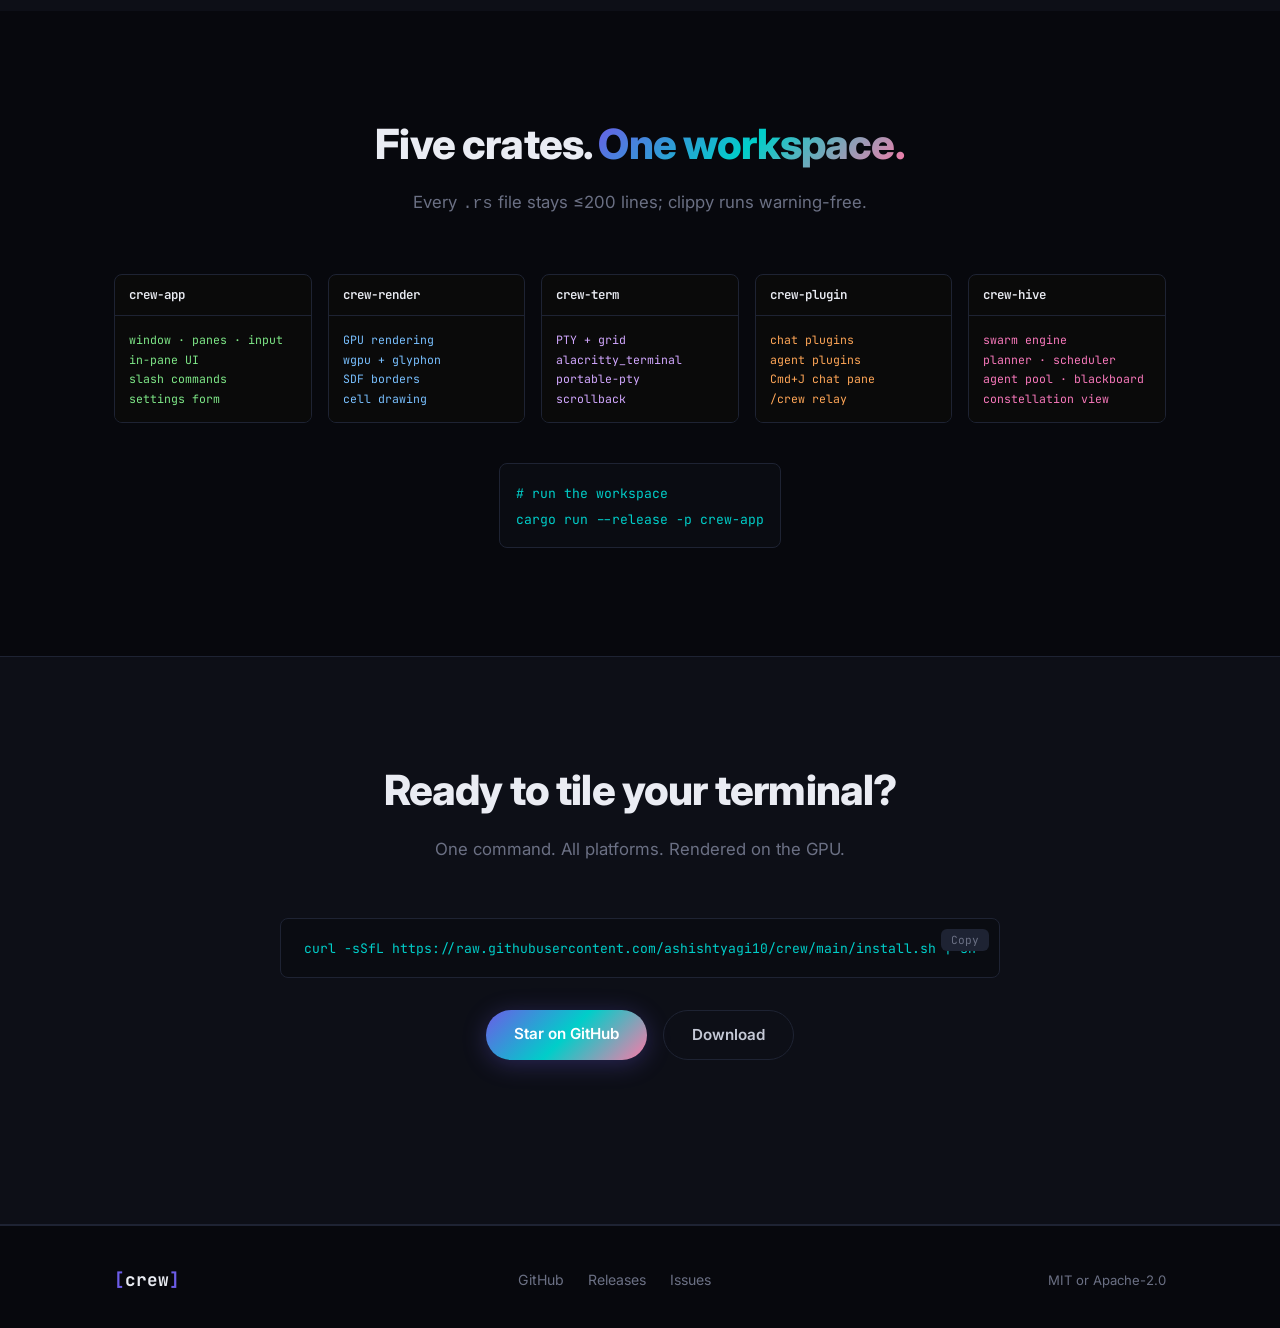
==== commit fba982fc: "docs: document swarm mode (crew-hive) across README, CREW.md, site + lib - README: swarm-orchestrati" ====
--- a/docs/index.html
+++ b/docs/index.html
@@ -4,7 +4,7 @@
   <meta charset="UTF-8" />
   <meta name="viewport" content="width=device-width, initial-scale=1.0" />
   <title>Crew — A Native GPU Terminal in Rust</title>
-  <meta name="description" content="A from-scratch, native GPU terminal written in Rust. Everything renders as tiles — panes auto-tile into a near-square grid, drawn cell-by-cell on the GPU. Built on macOS, Linux, and Windows." />
+  <meta name="description" content="A from-scratch, native GPU terminal written in Rust with a built-in swarm orchestration engine. Everything renders as tiles — panes auto-tile into a near-square grid, drawn cell-by-cell on the GPU. Built on macOS, Linux, and Windows." />
   <meta property="og:title" content="Crew — A Native GPU Terminal in Rust" />
   <meta property="og:description" content="A GPU terminal where everything renders as tiles, no overlays. Auto-tiling panes, a docked input bar, a live sidebar. Built in Rust." />
   <meta property="og:type" content="website" />
@@ -45,8 +45,10 @@
     <p class="hero-sub">
       Panes auto-tile into a near-square grid, drawn cell-by-cell on the GPU with
       <strong>winit</strong>, <strong>wgpu</strong> &amp; <strong>glyphon</strong> &mdash;
-      no overlays, just tiles. A single binary that runs on
-      <strong>macOS</strong>, <strong>Linux</strong>, and <strong>Windows</strong>.
+      no overlays, just tiles. With a built-in <strong>swarm orchestration
+      engine</strong> that runs a fleet of agents toward a goal. A single binary
+      that runs on <strong>macOS</strong>, <strong>Linux</strong>, and
+      <strong>Windows</strong>.
     </p>
     <div class="hero-actions">
       <a href="#install" class="btn btn-primary">Install Now</a>
@@ -275,7 +277,7 @@
 <!-- ==================== ARCHITECTURE ==================== -->
 <section id="architecture" class="section">
   <div class="container">
-    <h2 class="section-title">Four crates. <span class="gradient-text">One workspace.</span></h2>
+    <h2 class="section-title">Five crates. <span class="gradient-text">One workspace.</span></h2>
     <p class="section-sub">Every <code>.rs</code> file stays ≤200 lines; clippy runs warning-free.</p>
 
     <div class="themes-grid">
@@ -312,7 +314,16 @@
           <span style="color: var(--header);">chat plugins</span><br/>
           <span style="color: var(--fg);">agent plugins</span><br/>
           <span style="color: var(--fg);">Cmd+J chat pane</span><br/>
-          <span style="color: var(--fg);">extensible</span>
+          <span style="color: var(--fg);">/crew relay</span>
+        </div>
+      </div>
+      <div class="theme-card" style="--bg: #0a0a0a; --fg: #f778ba; --accent: #f778ba; --header: #f778ba;">
+        <div class="theme-label">crew-hive</div>
+        <div class="theme-preview">
+          <span style="color: var(--header);">swarm engine</span><br/>
+          <span style="color: var(--fg);">planner · scheduler</span><br/>
+          <span style="color: var(--fg);">agent pool · blackboard</span><br/>
+          <span style="color: var(--fg);">constellation view</span>
         </div>
       </div>
     </div>
